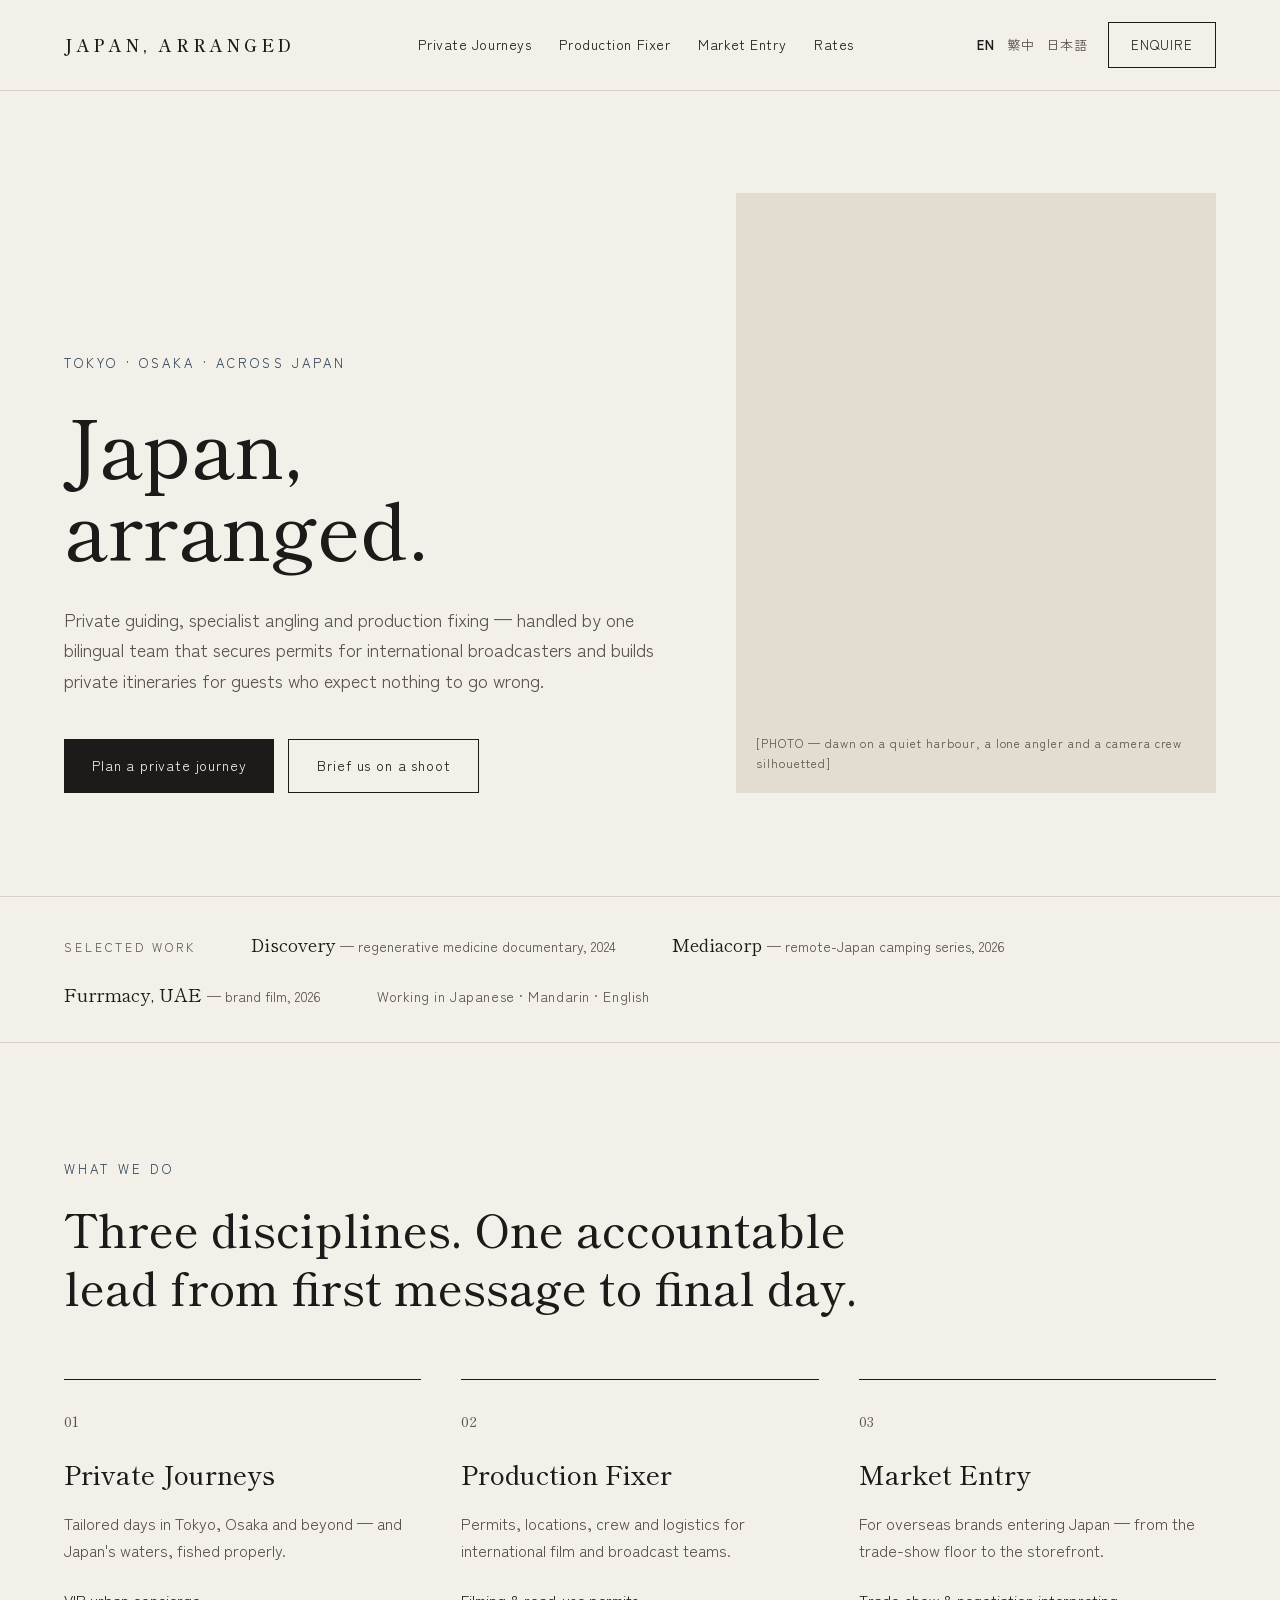
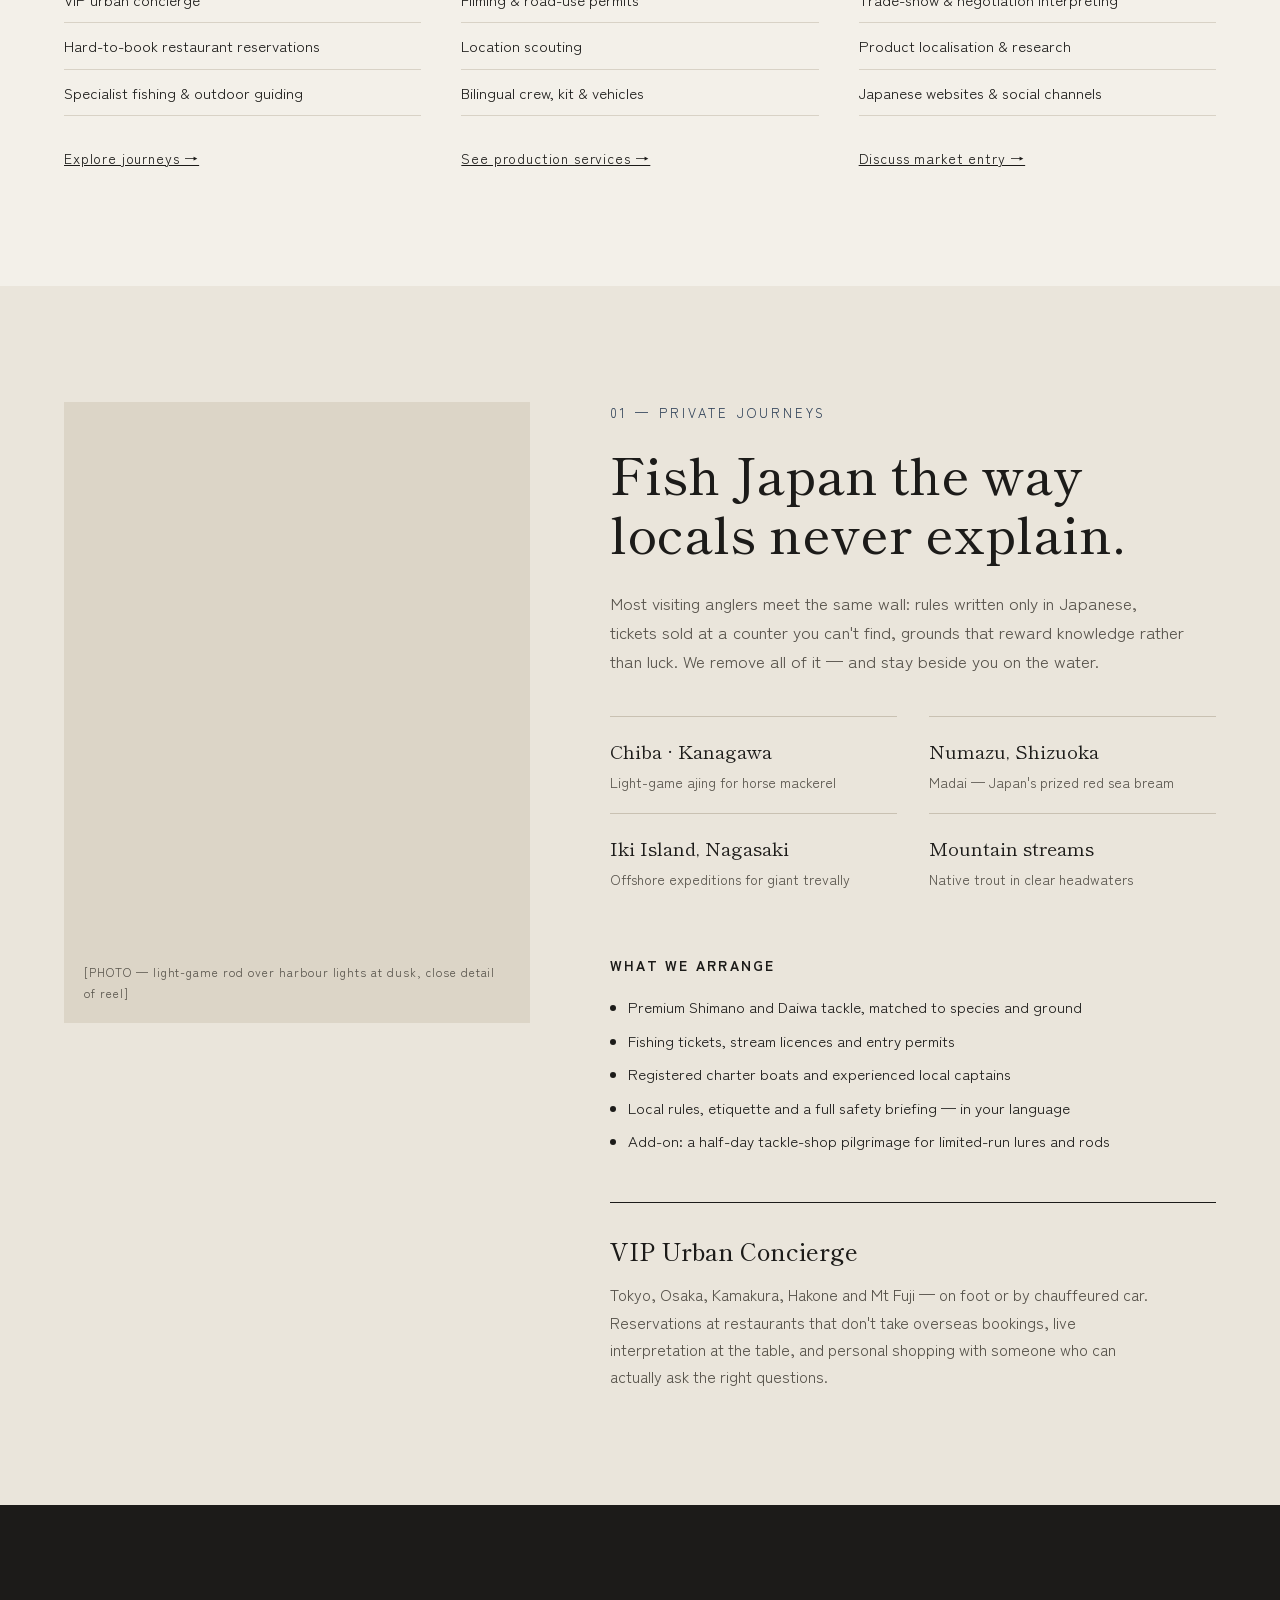
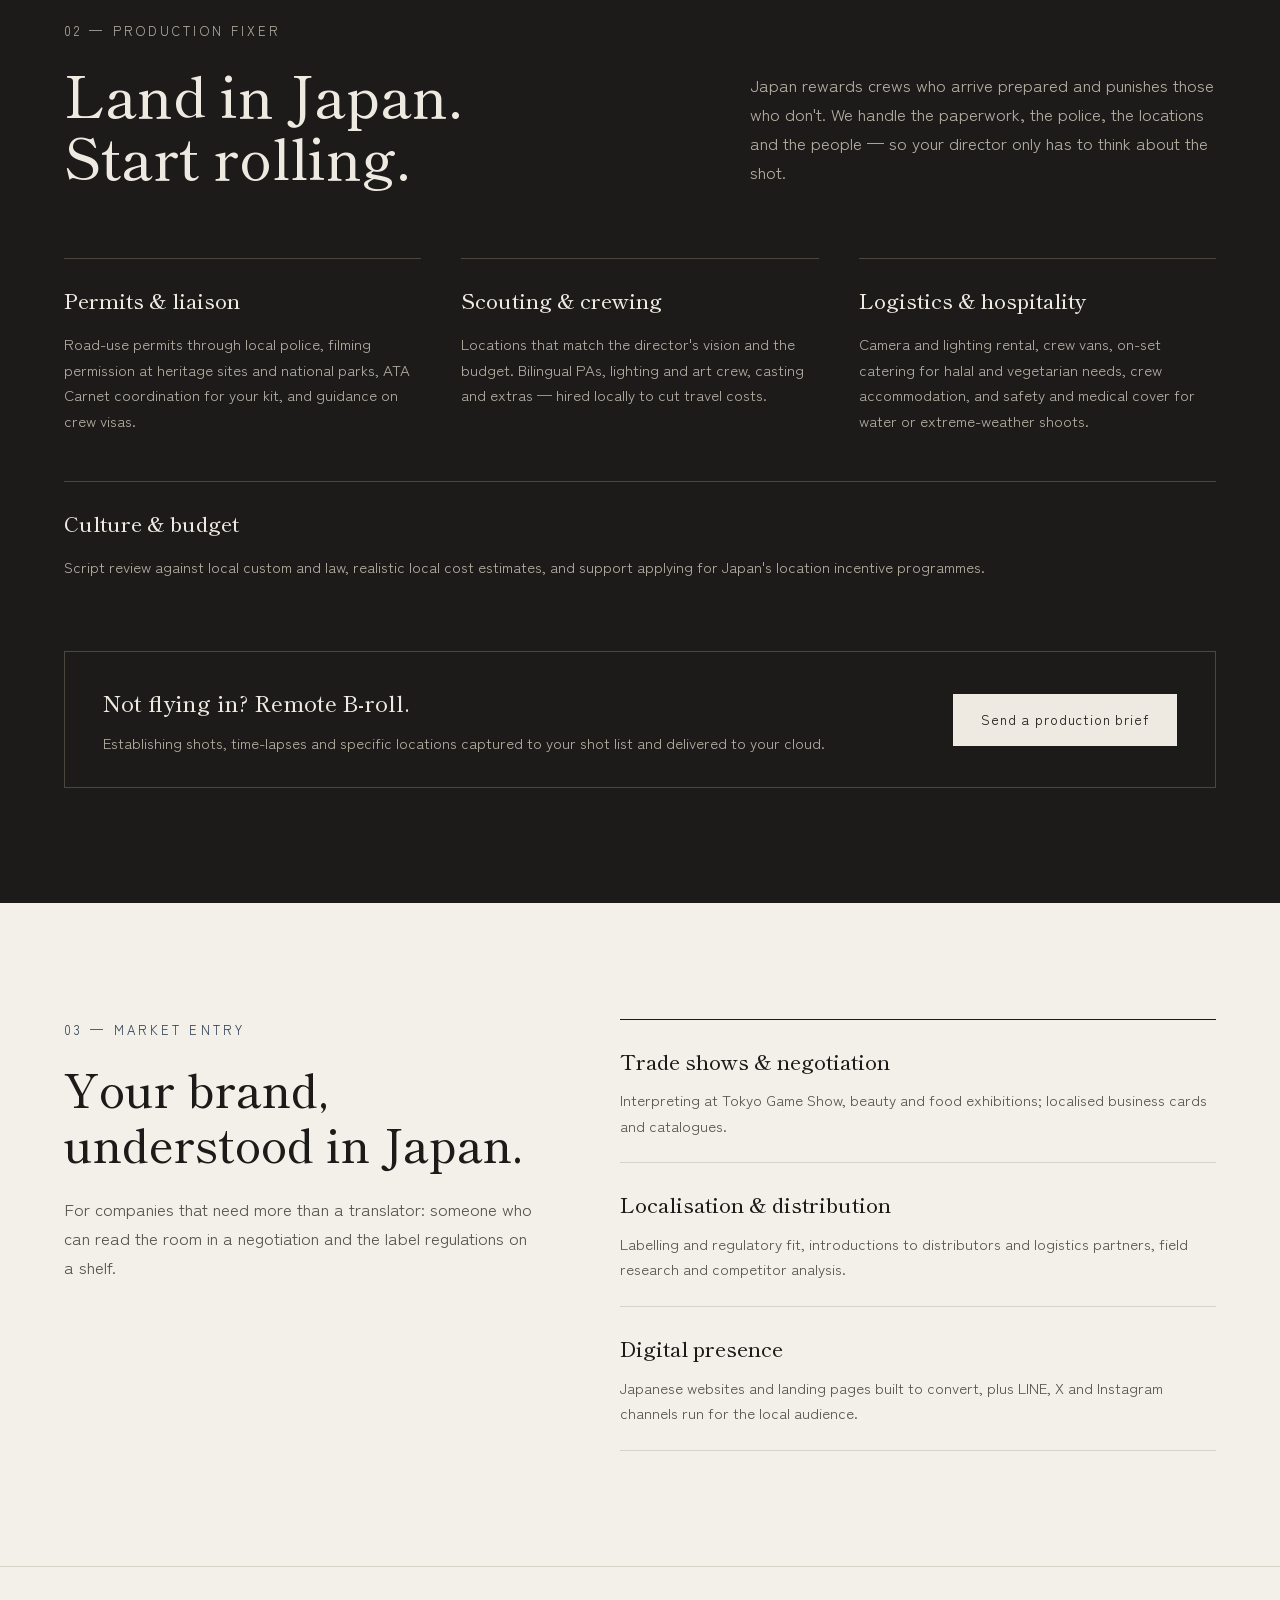
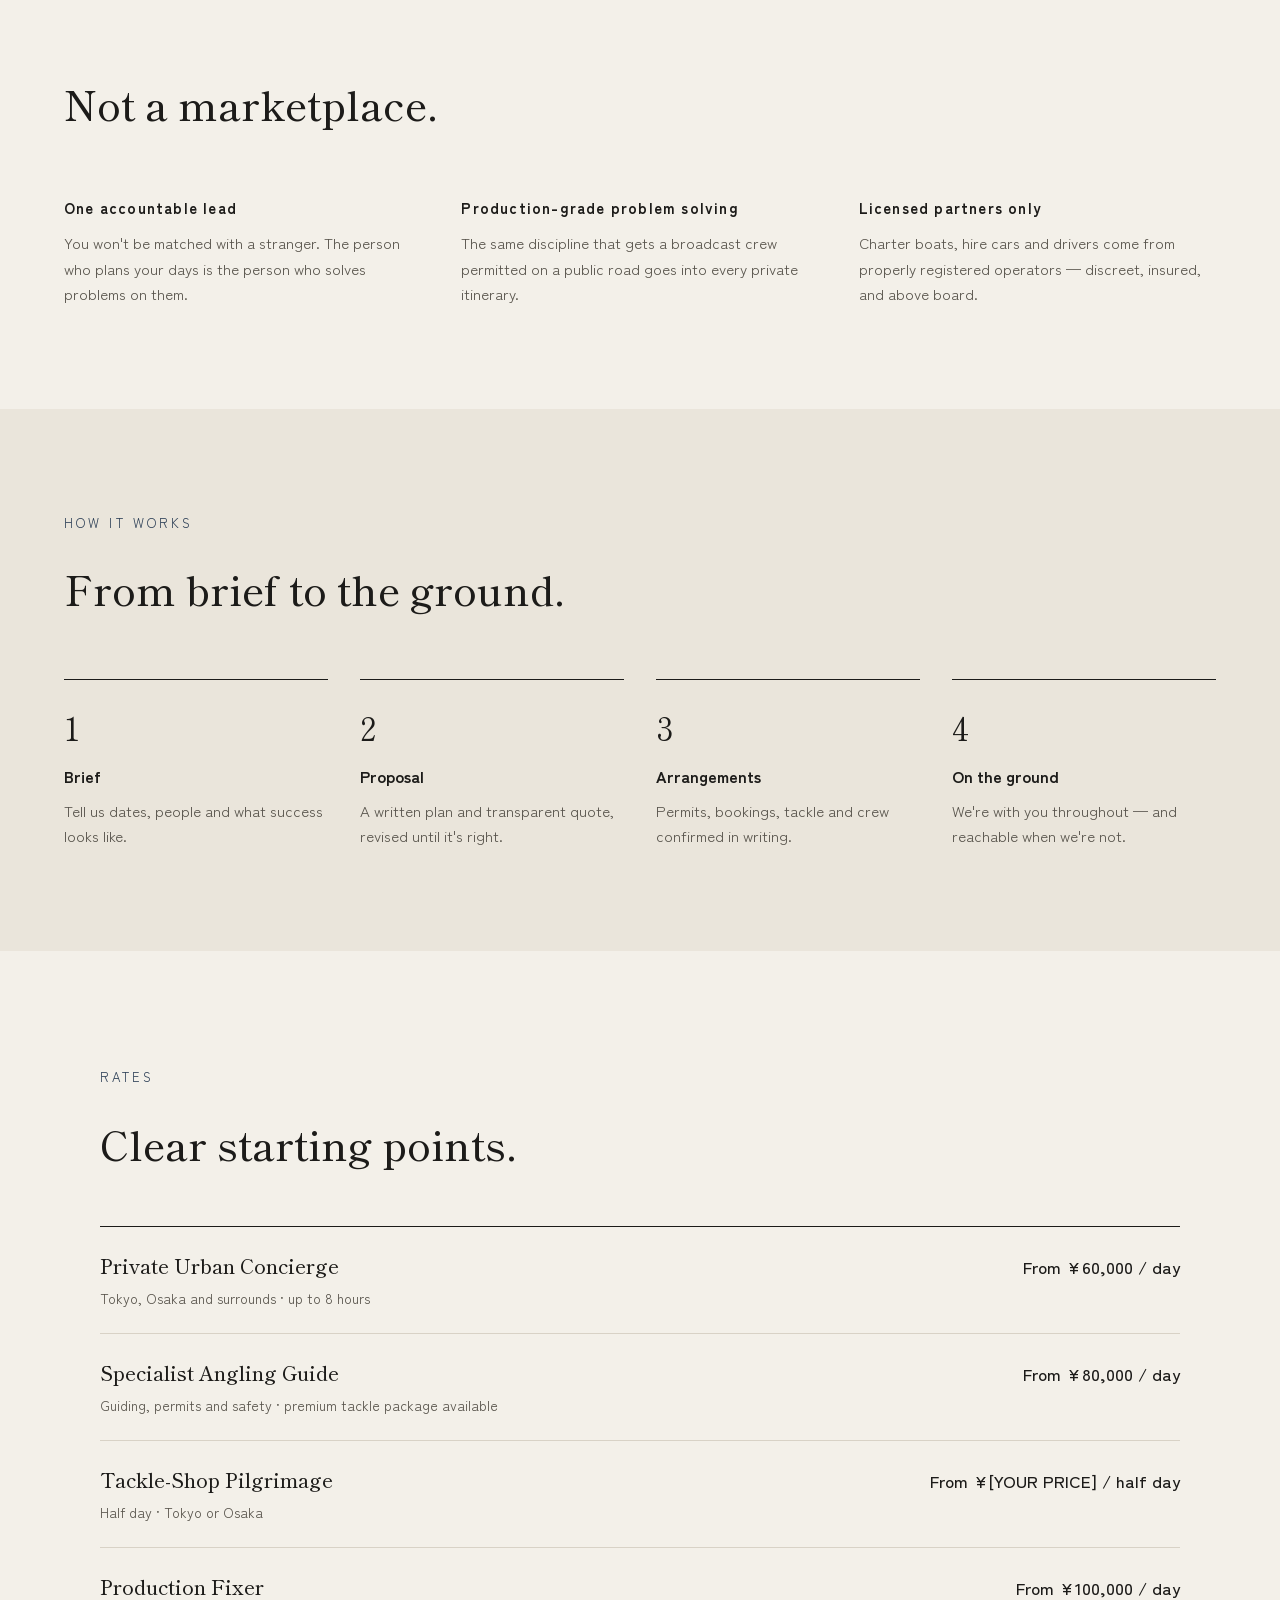
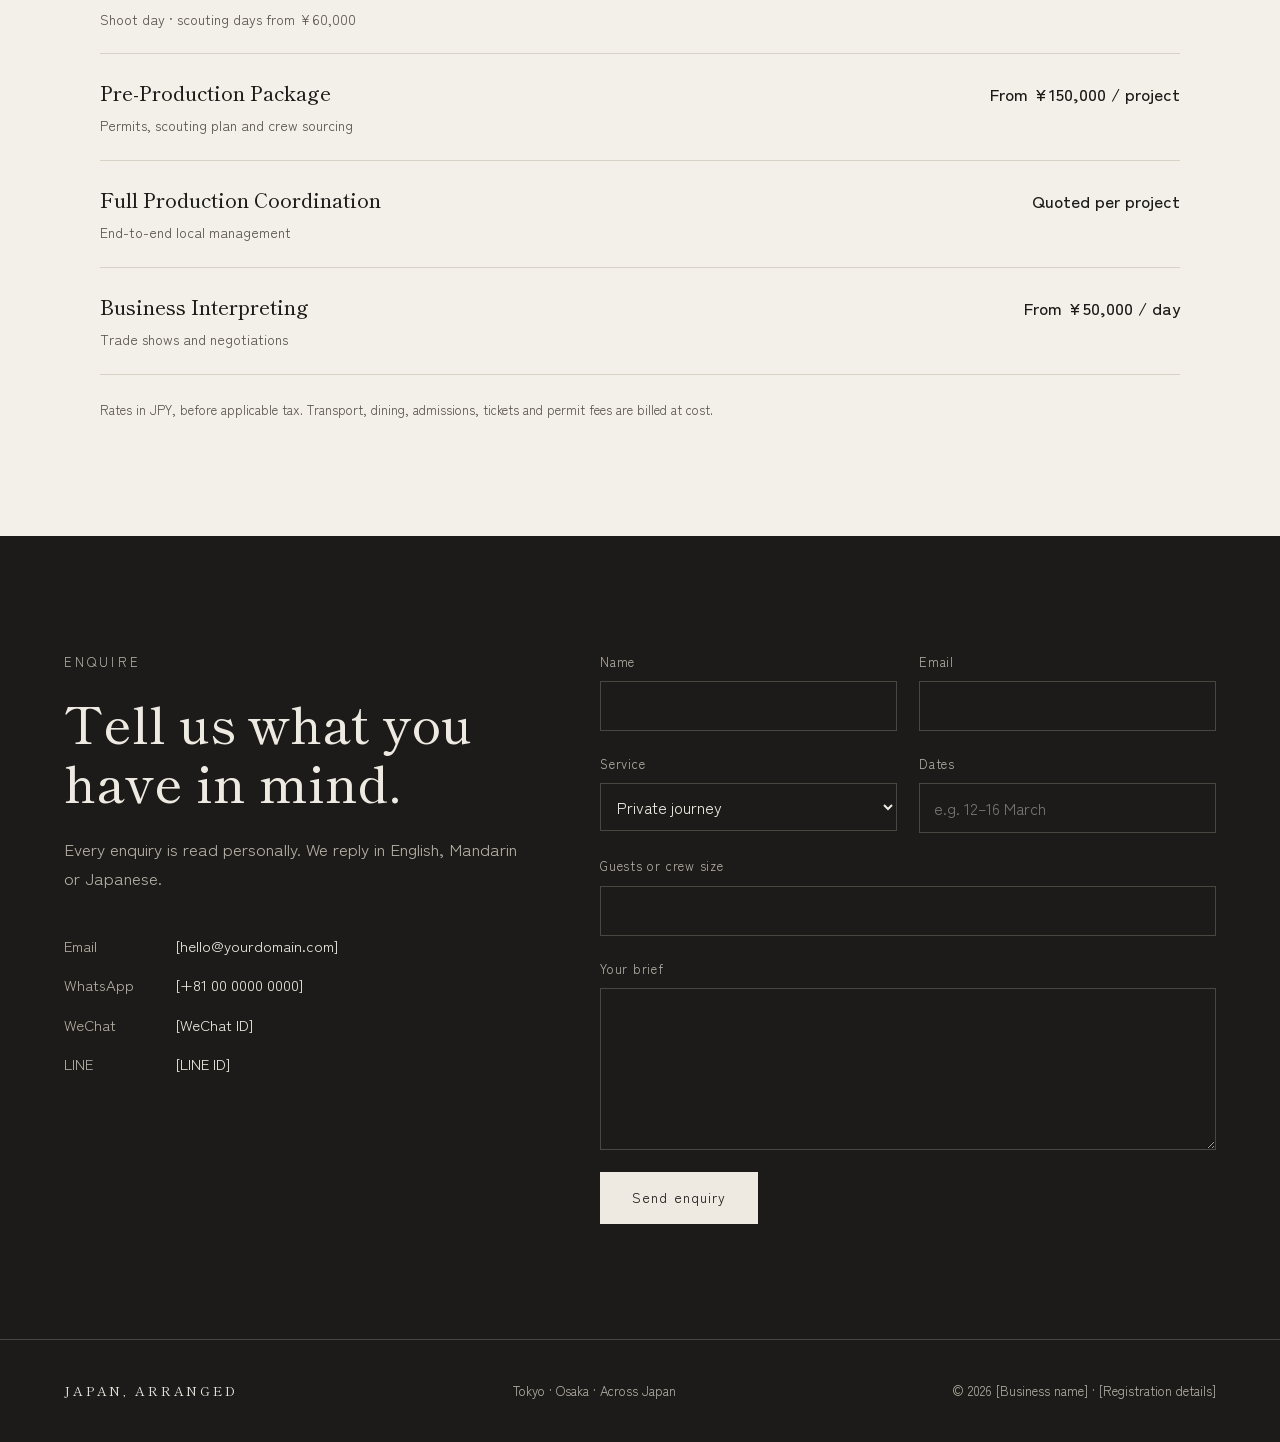
==== index.html @ 073deb65 "Launch Japan, Arranged service website Co-Authored-By: Claude Opus 5.5 <noreply@anthropic.com> Claud" ====
<!doctype html>
<html lang="en">
<head>
<meta charset="utf-8">
<title>Japan, Arranged — Home</title>
<meta name="viewport" content="width=device-width, initial-scale=1">
<meta name="description" content="Private guiding, specialist fishing and production fixing in Japan. Bilingual concierge and fixer services for discerning travellers and international film crews.">
<meta property="og:title" content="Japan, Arranged — Private Journeys &amp; Production Fixer">
<meta property="og:description" content="Private guiding, specialist angling and production fixing across Japan.">
<meta property="og:type" content="website">
<link rel="icon" href="data:image/svg+xml,%3Csvg xmlns='http://www.w3.org/2000/svg' viewBox='0 0 32 32'%3E%3Crect width='32' height='32' fill='%231C1B19'/%3E%3Ctext x='16' y='22' font-family='serif' font-size='18' fill='%23F3F0E9' text-anchor='middle'%3EJ%3C/text%3E%3C/svg%3E">
<link rel="preconnect" href="https://fonts.googleapis.com">
<link href="https://fonts.googleapis.com/css2?family=Shippori+Mincho:wght@400;500;600&amp;family=Zen+Kaku+Gothic+New:wght@400;500;700&amp;display=swap" rel="stylesheet">
<style>
html{scroll-behavior:smooth}
body{margin:0;background:#F3F0E9}
a{color:#1C1B19}a:hover{color:#57534B}
input:focus,select:focus,textarea:focus{outline:2px solid #2E4057;outline-offset:2px}
.hp{position:absolute;left:-9999px}
</style>
</head>
<body>
<div style="background: #F3F0E9; color: #1C1B19; font-family: 'Zen Kaku Gothic New', system-ui, sans-serif; font-size: 16px; line-height: 1.7">

<header style="display: flex; flex-wrap: wrap; align-items: center; justify-content: space-between; gap: 16px 32px; padding: 22px clamp(20px, 5vw, 72px); border-bottom: 1px solid #D8D2C6">
<a href="#top" style="font-family: 'Shippori Mincho', serif; font-size: 17px; letter-spacing: 0.22em; text-decoration: none; font-weight: 600">JAPAN, ARRANGED</a>
<nav aria-label="Main" style="display: flex; flex-wrap: wrap; gap: 8px 28px; font-size: 14px; letter-spacing: 0.04em">
<a href="#journeys" style="text-decoration: none">Private Journeys</a>
<a href="#production" style="text-decoration: none">Production Fixer</a>
<a href="#business" style="text-decoration: none">Market Entry</a>
<a href="#rates" style="text-decoration: none">Rates</a>
</nav>
<div style="display: flex; align-items: center; gap: 20px; font-size: 13px">
<div style="display: flex; gap: 12px; letter-spacing: 0.06em">
<a href="#" style="text-decoration: none; font-weight: 700" aria-current="true">EN</a>
<a href="#" style="text-decoration: none; color: #57534B" lang="zh-Hant">繁中</a>
<a href="#" style="text-decoration: none; color: #57534B" lang="ja">日本語</a>
</div>
<a href="#enquire" style="display: inline-flex; align-items: center; min-height: 44px; padding: 0 22px; border: 1px solid #1C1B19; text-decoration: none; letter-spacing: 0.08em; font-size: 13px">ENQUIRE</a>
</div>
</header>

<section id="top" style="padding: clamp(56px, 8vw, 120px) clamp(20px, 5vw, 72px)">
<div style="max-width: 1280px; margin: 0 auto; display: flex; flex-wrap: wrap; gap: 48px 72px; align-items: flex-end">
<div style="flex: 1 1 520px; min-width: 0">
<p style="margin: 0 0 28px; font-size: 13px; letter-spacing: 0.24em; color: #2E4057">TOKYO · OSAKA · ACROSS JAPAN</p>
<h1 style="margin: 0; font-family: 'Shippori Mincho', serif; font-weight: 500; font-size: clamp(44px, 6.2vw, 92px); line-height: 1.04; letter-spacing: -0.01em">Japan,<br>arranged.</h1>
<p style="margin: 36px 0 0; max-width: 34em; font-size: 18px; color: #57534B">Private guiding, specialist angling and production fixing — handled by one bilingual team that secures permits for international broadcasters and builds private itineraries for guests who expect nothing to go wrong.</p>
<div style="display: flex; flex-wrap: wrap; gap: 14px; margin-top: 44px">
<a href="#journeys" style="display: inline-flex; align-items: center; min-height: 52px; padding: 0 28px; background: #1C1B19; color: #F3F0E9; text-decoration: none; font-size: 14px; letter-spacing: 0.06em">Plan a private journey</a>
<a href="#production" style="display: inline-flex; align-items: center; min-height: 52px; padding: 0 28px; border: 1px solid #1C1B19; text-decoration: none; font-size: 14px; letter-spacing: 0.06em">Brief us on a shoot</a>
</div>
</div>
<div style="flex: 1 1 400px; min-width: 0; aspect-ratio: 4 / 5; background: #E3DDD1; display: flex; align-items: flex-end; padding: 20px; box-sizing: border-box">
<p style="margin: 0; font-size: 12px; letter-spacing: 0.08em; color: #57534B">[PHOTO — dawn on a quiet harbour, a lone angler and a camera crew silhouetted]</p>
</div>
</div>
</section>

<section aria-label="Selected work" style="padding: 32px clamp(20px, 5vw, 72px); border-top: 1px solid #D8D2C6; border-bottom: 1px solid #D8D2C6">
<div style="max-width: 1280px; margin: 0 auto; display: flex; flex-wrap: wrap; gap: 20px 56px; align-items: baseline">
<p style="margin: 0; font-size: 12px; letter-spacing: 0.24em; color: #57534B">SELECTED WORK</p>
<p style="margin: 0; font-family: 'Shippori Mincho', serif; font-size: 18px">Discovery <span style="color: #57534B; font-size: 14px; font-family: 'Zen Kaku Gothic New', sans-serif">— regenerative medicine documentary, 2024</span></p>
<p style="margin: 0; font-family: 'Shippori Mincho', serif; font-size: 18px">Mediacorp <span style="color: #57534B; font-size: 14px; font-family: 'Zen Kaku Gothic New', sans-serif">— remote-Japan camping series, 2026</span></p>
<p style="margin: 0; font-family: 'Shippori Mincho', serif; font-size: 18px">Furrmacy, UAE <span style="color: #57534B; font-size: 14px; font-family: 'Zen Kaku Gothic New', sans-serif">— brand film, 2026</span></p>
<p style="margin: 0; font-size: 14px; color: #57534B; letter-spacing: 0.04em">Working in Japanese · Mandarin · English</p>
</div>
</section>

<section aria-labelledby="what-h" style="padding: clamp(72px, 9vw, 136px) clamp(20px, 5vw, 72px)">
<div style="max-width: 1280px; margin: 0 auto">
<p style="margin: 0 0 20px; font-size: 13px; letter-spacing: 0.24em; color: #2E4057">WHAT WE DO</p>
<h2 id="what-h" style="margin: 0 0 64px; max-width: 18em; font-family: 'Shippori Mincho', serif; font-weight: 500; font-size: clamp(30px, 3.6vw, 48px); line-height: 1.25">Three disciplines. One accountable lead from first message to final day.</h2>
<div style="display: flex; flex-wrap: wrap; gap: 48px 40px">
<article style="flex: 1 1 300px; min-width: 0; border-top: 1px solid #1C1B19; padding-top: 28px">
<p style="margin: 0 0 18px; font-family: 'Shippori Mincho', serif; font-size: 15px; color: #57534B">01</p>
<h3 style="margin: 0 0 14px; font-family: 'Shippori Mincho', serif; font-weight: 500; font-size: 26px">Private Journeys</h3>
<p style="margin: 0 0 22px; color: #57534B">Tailored days in Tokyo, Osaka and beyond — and Japan's waters, fished properly.</p>
<ul style="margin: 0 0 28px; padding: 0; list-style: none; display: flex; flex-direction: column; gap: 10px; font-size: 15px">
<li style="border-bottom: 1px solid #D8D2C6; padding-bottom: 10px">VIP urban concierge</li>
<li style="border-bottom: 1px solid #D8D2C6; padding-bottom: 10px">Hard-to-book restaurant reservations</li>
<li style="border-bottom: 1px solid #D8D2C6; padding-bottom: 10px">Specialist fishing &amp; outdoor guiding</li>
</ul>
<a href="#journeys" style="font-size: 14px; letter-spacing: 0.06em">Explore journeys →</a>
</article>
<article style="flex: 1 1 300px; min-width: 0; border-top: 1px solid #1C1B19; padding-top: 28px">
<p style="margin: 0 0 18px; font-family: 'Shippori Mincho', serif; font-size: 15px; color: #57534B">02</p>
<h3 style="margin: 0 0 14px; font-family: 'Shippori Mincho', serif; font-weight: 500; font-size: 26px">Production Fixer</h3>
<p style="margin: 0 0 22px; color: #57534B">Permits, locations, crew and logistics for international film and broadcast teams.</p>
<ul style="margin: 0 0 28px; padding: 0; list-style: none; display: flex; flex-direction: column; gap: 10px; font-size: 15px">
<li style="border-bottom: 1px solid #D8D2C6; padding-bottom: 10px">Filming &amp; road-use permits</li>
<li style="border-bottom: 1px solid #D8D2C6; padding-bottom: 10px">Location scouting</li>
<li style="border-bottom: 1px solid #D8D2C6; padding-bottom: 10px">Bilingual crew, kit &amp; vehicles</li>
</ul>
<a href="#production" style="font-size: 14px; letter-spacing: 0.06em">See production services →</a>
</article>
<article style="flex: 1 1 300px; min-width: 0; border-top: 1px solid #1C1B19; padding-top: 28px">
<p style="margin: 0 0 18px; font-family: 'Shippori Mincho', serif; font-size: 15px; color: #57534B">03</p>
<h3 style="margin: 0 0 14px; font-family: 'Shippori Mincho', serif; font-weight: 500; font-size: 26px">Market Entry</h3>
<p style="margin: 0 0 22px; color: #57534B">For overseas brands entering Japan — from the trade-show floor to the storefront.</p>
<ul style="margin: 0 0 28px; padding: 0; list-style: none; display: flex; flex-direction: column; gap: 10px; font-size: 15px">
<li style="border-bottom: 1px solid #D8D2C6; padding-bottom: 10px">Trade-show &amp; negotiation interpreting</li>
<li style="border-bottom: 1px solid #D8D2C6; padding-bottom: 10px">Product localisation &amp; research</li>
<li style="border-bottom: 1px solid #D8D2C6; padding-bottom: 10px">Japanese websites &amp; social channels</li>
</ul>
<a href="#business" style="font-size: 14px; letter-spacing: 0.06em">Discuss market entry →</a>
</article>
</div>
</div>
</section>

<section id="journeys" aria-labelledby="journeys-h" style="padding: clamp(72px, 9vw, 136px) clamp(20px, 5vw, 72px); background: #EAE5DB">
<div style="max-width: 1280px; margin: 0 auto; display: flex; flex-wrap: wrap; gap: 56px 80px; align-items: flex-start">
<div style="flex: 1 1 380px; min-width: 0; aspect-ratio: 3 / 4; background: #DCD5C7; display: flex; align-items: flex-end; padding: 20px; box-sizing: border-box">
<p style="margin: 0; font-size: 12px; letter-spacing: 0.08em; color: #57534B">[PHOTO — light-game rod over harbour lights at dusk, close detail of reel]</p>
</div>
<div style="flex: 1 1 520px; min-width: 0">
<p style="margin: 0 0 20px; font-size: 13px; letter-spacing: 0.24em; color: #2E4057">01 — PRIVATE JOURNEYS</p>
<h2 id="journeys-h" style="margin: 0 0 28px; font-family: 'Shippori Mincho', serif; font-weight: 500; font-size: clamp(32px, 4vw, 56px); line-height: 1.15">Fish Japan the way locals never explain.</h2>
<p style="margin: 0 0 40px; font-size: 17px; color: #57534B; max-width: 34em">Most visiting anglers meet the same wall: rules written only in Japanese, tickets sold at a counter you can't find, grounds that reward knowledge rather than luck. We remove all of it — and stay beside you on the water.</p>
<div style="display: flex; flex-wrap: wrap; gap: 0 32px; margin-bottom: 44px">
<div style="flex: 1 1 240px; min-width: 0; border-top: 1px solid #C9C1B2; padding: 18px 0">
<p style="margin: 0; font-family: 'Shippori Mincho', serif; font-size: 19px">Chiba · Kanagawa</p>
<p style="margin: 4px 0 0; font-size: 14px; color: #57534B">Light-game ajing for horse mackerel</p>
</div>
<div style="flex: 1 1 240px; min-width: 0; border-top: 1px solid #C9C1B2; padding: 18px 0">
<p style="margin: 0; font-family: 'Shippori Mincho', serif; font-size: 19px">Numazu, Shizuoka</p>
<p style="margin: 4px 0 0; font-size: 14px; color: #57534B">Madai — Japan's prized red sea bream</p>
</div>
<div style="flex: 1 1 240px; min-width: 0; border-top: 1px solid #C9C1B2; padding: 18px 0">
<p style="margin: 0; font-family: 'Shippori Mincho', serif; font-size: 19px">Iki Island, Nagasaki</p>
<p style="margin: 4px 0 0; font-size: 14px; color: #57534B">Offshore expeditions for giant trevally</p>
</div>
<div style="flex: 1 1 240px; min-width: 0; border-top: 1px solid #C9C1B2; padding: 18px 0">
<p style="margin: 0; font-family: 'Shippori Mincho', serif; font-size: 19px">Mountain streams</p>
<p style="margin: 4px 0 0; font-size: 14px; color: #57534B">Native trout in clear headwaters</p>
</div>
</div>
<h3 style="margin: 0 0 16px; font-size: 14px; letter-spacing: 0.16em; font-weight: 700">WHAT WE ARRANGE</h3>
<ul style="margin: 0 0 48px; padding: 0 0 0 18px; display: flex; flex-direction: column; gap: 8px; font-size: 15px">
<li>Premium Shimano and Daiwa tackle, matched to species and ground</li>
<li>Fishing tickets, stream licences and entry permits</li>
<li>Registered charter boats and experienced local captains</li>
<li>Local rules, etiquette and a full safety briefing — in your language</li>
<li>Add-on: a half-day tackle-shop pilgrimage for limited-run lures and rods</li>
</ul>
<div style="border-top: 1px solid #1C1B19; padding-top: 28px">
<h3 style="margin: 0 0 10px; font-family: 'Shippori Mincho', serif; font-weight: 500; font-size: 24px">VIP Urban Concierge</h3>
<p style="margin: 0; color: #57534B; max-width: 34em">Tokyo, Osaka, Kamakura, Hakone and Mt Fuji — on foot or by chauffeured car. Reservations at restaurants that don't take overseas bookings, live interpretation at the table, and personal shopping with someone who can actually ask the right questions.</p>
</div>
</div>
</div>
</section>

<section id="production" aria-labelledby="production-h" style="padding: clamp(72px, 9vw, 136px) clamp(20px, 5vw, 72px); background: #1C1B19; color: #EEEAE2">
<div style="max-width: 1280px; margin: 0 auto">
<p style="margin: 0 0 20px; font-size: 13px; letter-spacing: 0.24em; color: #B5AFA4">02 — PRODUCTION FIXER</p>
<div style="display: flex; flex-wrap: wrap; gap: 32px 80px; align-items: flex-end; margin-bottom: 72px">
<h2 id="production-h" style="flex: 1 1 520px; min-width: 0; margin: 0; font-family: 'Shippori Mincho', serif; font-weight: 500; font-size: clamp(34px, 4.4vw, 64px); line-height: 1.1">Land in Japan.<br>Start rolling.</h2>
<p style="flex: 1 1 380px; min-width: 0; margin: 0; font-size: 17px; color: #B5AFA4">Japan rewards crews who arrive prepared and punishes those who don't. We handle the paperwork, the police, the locations and the people — so your director only has to think about the shot.</p>
</div>
<div style="display: flex; flex-wrap: wrap; gap: 48px 40px">
<div style="flex: 1 1 260px; min-width: 0; border-top: 1px solid #4A4741; padding-top: 24px">
<h3 style="margin: 0 0 12px; font-family: 'Shippori Mincho', serif; font-weight: 500; font-size: 21px">Permits &amp; liaison</h3>
<p style="margin: 0; font-size: 15px; color: #B5AFA4">Road-use permits through local police, filming permission at heritage sites and national parks, ATA Carnet coordination for your kit, and guidance on crew visas.</p>
</div>
<div style="flex: 1 1 260px; min-width: 0; border-top: 1px solid #4A4741; padding-top: 24px">
<h3 style="margin: 0 0 12px; font-family: 'Shippori Mincho', serif; font-weight: 500; font-size: 21px">Scouting &amp; crewing</h3>
<p style="margin: 0; font-size: 15px; color: #B5AFA4">Locations that match the director's vision and the budget. Bilingual PAs, lighting and art crew, casting and extras — hired locally to cut travel costs.</p>
</div>
<div style="flex: 1 1 260px; min-width: 0; border-top: 1px solid #4A4741; padding-top: 24px">
<h3 style="margin: 0 0 12px; font-family: 'Shippori Mincho', serif; font-weight: 500; font-size: 21px">Logistics &amp; hospitality</h3>
<p style="margin: 0; font-size: 15px; color: #B5AFA4">Camera and lighting rental, crew vans, on-set catering for halal and vegetarian needs, crew accommodation, and safety and medical cover for water or extreme-weather shoots.</p>
</div>
<div style="flex: 1 1 260px; min-width: 0; border-top: 1px solid #4A4741; padding-top: 24px">
<h3 style="margin: 0 0 12px; font-family: 'Shippori Mincho', serif; font-weight: 500; font-size: 21px">Culture &amp; budget</h3>
<p style="margin: 0; font-size: 15px; color: #B5AFA4">Script review against local custom and law, realistic local cost estimates, and support applying for Japan's location incentive programmes.</p>
</div>
</div>
<div style="margin-top: 72px; display: flex; flex-wrap: wrap; gap: 24px 48px; align-items: center; justify-content: space-between; border: 1px solid #4A4741; padding: 32px clamp(20px, 3vw, 40px)">
<div style="flex: 1 1 420px; min-width: 0">
<h3 style="margin: 0 0 8px; font-family: 'Shippori Mincho', serif; font-weight: 500; font-size: 22px">Not flying in? Remote B-roll.</h3>
<p style="margin: 0; font-size: 15px; color: #B5AFA4">Establishing shots, time-lapses and specific locations captured to your shot list and delivered to your cloud.</p>
</div>
<a href="#enquire" style="display: inline-flex; align-items: center; min-height: 52px; padding: 0 28px; background: #EEEAE2; color: #1C1B19; text-decoration: none; font-size: 14px; letter-spacing: 0.06em">Send a production brief</a>
</div>
</div>
</section>

<section id="business" aria-labelledby="business-h" style="padding: clamp(72px, 9vw, 136px) clamp(20px, 5vw, 72px)">
<div style="max-width: 1280px; margin: 0 auto; display: flex; flex-wrap: wrap; gap: 48px 80px">
<div style="flex: 1 1 400px; min-width: 0">
<p style="margin: 0 0 20px; font-size: 13px; letter-spacing: 0.24em; color: #2E4057">03 — MARKET ENTRY</p>
<h2 id="business-h" style="margin: 0 0 24px; font-family: 'Shippori Mincho', serif; font-weight: 500; font-size: clamp(30px, 3.6vw, 48px); line-height: 1.2">Your brand, understood in Japan.</h2>
<p style="margin: 0; font-size: 17px; color: #57534B">For companies that need more than a translator: someone who can read the room in a negotiation and the label regulations on a shelf.</p>
</div>
<div style="flex: 1 1 520px; min-width: 0; display: flex; flex-direction: column">
<div style="border-top: 1px solid #1C1B19; padding: 24px 0">
<h3 style="margin: 0 0 8px; font-family: 'Shippori Mincho', serif; font-weight: 500; font-size: 21px">Trade shows &amp; negotiation</h3>
<p style="margin: 0; font-size: 15px; color: #57534B">Interpreting at Tokyo Game Show, beauty and food exhibitions; localised business cards and catalogues.</p>
</div>
<div style="border-top: 1px solid #D8D2C6; padding: 24px 0">
<h3 style="margin: 0 0 8px; font-family: 'Shippori Mincho', serif; font-weight: 500; font-size: 21px">Localisation &amp; distribution</h3>
<p style="margin: 0; font-size: 15px; color: #57534B">Labelling and regulatory fit, introductions to distributors and logistics partners, field research and competitor analysis.</p>
</div>
<div style="border-top: 1px solid #D8D2C6; border-bottom: 1px solid #D8D2C6; padding: 24px 0">
<h3 style="margin: 0 0 8px; font-family: 'Shippori Mincho', serif; font-weight: 500; font-size: 21px">Digital presence</h3>
<p style="margin: 0; font-size: 15px; color: #57534B">Japanese websites and landing pages built to convert, plus LINE, X and Instagram channels run for the local audience.</p>
</div>
</div>
</div>
</section>

<section aria-labelledby="why-h" style="padding: clamp(64px, 8vw, 112px) clamp(20px, 5vw, 72px); border-top: 1px solid #D8D2C6">
<div style="max-width: 1280px; margin: 0 auto">
<h2 id="why-h" style="margin: 0 0 56px; font-family: 'Shippori Mincho', serif; font-weight: 500; font-size: clamp(28px, 3.2vw, 42px)">Not a marketplace.</h2>
<div style="display: flex; flex-wrap: wrap; gap: 40px">
<div style="flex: 1 1 280px; min-width: 0">
<h3 style="margin: 0 0 10px; font-size: 15px; letter-spacing: 0.08em; font-weight: 700">One accountable lead</h3>
<p style="margin: 0; color: #57534B; font-size: 15px">You won't be matched with a stranger. The person who plans your days is the person who solves problems on them.</p>
</div>
<div style="flex: 1 1 280px; min-width: 0">
<h3 style="margin: 0 0 10px; font-size: 15px; letter-spacing: 0.08em; font-weight: 700">Production-grade problem solving</h3>
<p style="margin: 0; color: #57534B; font-size: 15px">The same discipline that gets a broadcast crew permitted on a public road goes into every private itinerary.</p>
</div>
<div style="flex: 1 1 280px; min-width: 0">
<h3 style="margin: 0 0 10px; font-size: 15px; letter-spacing: 0.08em; font-weight: 700">Licensed partners only</h3>
<p style="margin: 0; color: #57534B; font-size: 15px">Charter boats, hire cars and drivers come from properly registered operators — discreet, insured, and above board.</p>
</div>
</div>
</div>
</section>

<section aria-labelledby="process-h" style="padding: clamp(64px, 8vw, 112px) clamp(20px, 5vw, 72px); background: #EAE5DB">
<div style="max-width: 1280px; margin: 0 auto">
<p style="margin: 0 0 20px; font-size: 13px; letter-spacing: 0.24em; color: #2E4057">HOW IT WORKS</p>
<h2 id="process-h" style="margin: 0 0 56px; font-family: 'Shippori Mincho', serif; font-weight: 500; font-size: clamp(28px, 3.2vw, 42px)">From brief to the ground.</h2>
<ol style="margin: 0; padding: 0; list-style: none; display: flex; flex-wrap: wrap; gap: 40px 32px">
<li style="flex: 1 1 220px; min-width: 0; border-top: 1px solid #1C1B19; padding-top: 20px">
<p style="margin: 0 0 8px; font-family: 'Shippori Mincho', serif; font-size: 32px">1</p>
<h3 style="margin: 0 0 8px; font-size: 16px; font-weight: 700">Brief</h3>
<p style="margin: 0; font-size: 15px; color: #57534B">Tell us dates, people and what success looks like.</p>
</li>
<li style="flex: 1 1 220px; min-width: 0; border-top: 1px solid #1C1B19; padding-top: 20px">
<p style="margin: 0 0 8px; font-family: 'Shippori Mincho', serif; font-size: 32px">2</p>
<h3 style="margin: 0 0 8px; font-size: 16px; font-weight: 700">Proposal</h3>
<p style="margin: 0; font-size: 15px; color: #57534B">A written plan and transparent quote, revised until it's right.</p>
</li>
<li style="flex: 1 1 220px; min-width: 0; border-top: 1px solid #1C1B19; padding-top: 20px">
<p style="margin: 0 0 8px; font-family: 'Shippori Mincho', serif; font-size: 32px">3</p>
<h3 style="margin: 0 0 8px; font-size: 16px; font-weight: 700">Arrangements</h3>
<p style="margin: 0; font-size: 15px; color: #57534B">Permits, bookings, tackle and crew confirmed in writing.</p>
</li>
<li style="flex: 1 1 220px; min-width: 0; border-top: 1px solid #1C1B19; padding-top: 20px">
<p style="margin: 0 0 8px; font-family: 'Shippori Mincho', serif; font-size: 32px">4</p>
<h3 style="margin: 0 0 8px; font-size: 16px; font-weight: 700">On the ground</h3>
<p style="margin: 0; font-size: 15px; color: #57534B">We're with you throughout — and reachable when we're not.</p>
</li>
</ol>
</div>
</section>

<section id="rates" aria-labelledby="rates-h" style="padding: clamp(72px, 9vw, 136px) clamp(20px, 5vw, 72px)">
<div style="max-width: 1080px; margin: 0 auto">
<p style="margin: 0 0 20px; font-size: 13px; letter-spacing: 0.24em; color: #2E4057">RATES</p>
<h2 id="rates-h" style="margin: 0 0 48px; font-family: 'Shippori Mincho', serif; font-weight: 500; font-size: clamp(28px, 3.2vw, 42px)">Clear starting points.</h2>
<div style="display: flex; flex-direction: column">
<div style="display: flex; flex-wrap: wrap; gap: 8px 32px; justify-content: space-between; align-items: baseline; border-top: 1px solid #1C1B19; padding: 22px 0">
<div style="flex: 1 1 360px; min-width: 0"><h3 style="margin: 0; font-family: 'Shippori Mincho', serif; font-weight: 500; font-size: 20px">Private Urban Concierge</h3><p style="margin: 4px 0 0; font-size: 14px; color: #57534B">Tokyo, Osaka and surrounds · up to 8 hours</p></div>
<p style="margin: 0; font-size: 17px; font-weight: 500">From ¥60,000 / day</p>
</div>
<div style="display: flex; flex-wrap: wrap; gap: 8px 32px; justify-content: space-between; align-items: baseline; border-top: 1px solid #D8D2C6; padding: 22px 0">
<div style="flex: 1 1 360px; min-width: 0"><h3 style="margin: 0; font-family: 'Shippori Mincho', serif; font-weight: 500; font-size: 20px">Specialist Angling Guide</h3><p style="margin: 4px 0 0; font-size: 14px; color: #57534B">Guiding, permits and safety · premium tackle package available</p></div>
<p style="margin: 0; font-size: 17px; font-weight: 500">From ¥80,000 / day</p>
</div>
<div style="display: flex; flex-wrap: wrap; gap: 8px 32px; justify-content: space-between; align-items: baseline; border-top: 1px solid #D8D2C6; padding: 22px 0">
<div style="flex: 1 1 360px; min-width: 0"><h3 style="margin: 0; font-family: 'Shippori Mincho', serif; font-weight: 500; font-size: 20px">Tackle-Shop Pilgrimage</h3><p style="margin: 4px 0 0; font-size: 14px; color: #57534B">Half day · Tokyo or Osaka</p></div>
<p style="margin: 0; font-size: 17px; font-weight: 500">From ¥[YOUR PRICE] / half day</p>
</div>
<div style="display: flex; flex-wrap: wrap; gap: 8px 32px; justify-content: space-between; align-items: baseline; border-top: 1px solid #D8D2C6; padding: 22px 0">
<div style="flex: 1 1 360px; min-width: 0"><h3 style="margin: 0; font-family: 'Shippori Mincho', serif; font-weight: 500; font-size: 20px">Production Fixer</h3><p style="margin: 4px 0 0; font-size: 14px; color: #57534B">Shoot day · scouting days from ¥60,000</p></div>
<p style="margin: 0; font-size: 17px; font-weight: 500">From ¥100,000 / day</p>
</div>
<div style="display: flex; flex-wrap: wrap; gap: 8px 32px; justify-content: space-between; align-items: baseline; border-top: 1px solid #D8D2C6; padding: 22px 0">
<div style="flex: 1 1 360px; min-width: 0"><h3 style="margin: 0; font-family: 'Shippori Mincho', serif; font-weight: 500; font-size: 20px">Pre-Production Package</h3><p style="margin: 4px 0 0; font-size: 14px; color: #57534B">Permits, scouting plan and crew sourcing</p></div>
<p style="margin: 0; font-size: 17px; font-weight: 500">From ¥150,000 / project</p>
</div>
<div style="display: flex; flex-wrap: wrap; gap: 8px 32px; justify-content: space-between; align-items: baseline; border-top: 1px solid #D8D2C6; padding: 22px 0">
<div style="flex: 1 1 360px; min-width: 0"><h3 style="margin: 0; font-family: 'Shippori Mincho', serif; font-weight: 500; font-size: 20px">Full Production Coordination</h3><p style="margin: 4px 0 0; font-size: 14px; color: #57534B">End-to-end local management</p></div>
<p style="margin: 0; font-size: 17px; font-weight: 500">Quoted per project</p>
</div>
<div style="display: flex; flex-wrap: wrap; gap: 8px 32px; justify-content: space-between; align-items: baseline; border-top: 1px solid #D8D2C6; border-bottom: 1px solid #D8D2C6; padding: 22px 0">
<div style="flex: 1 1 360px; min-width: 0"><h3 style="margin: 0; font-family: 'Shippori Mincho', serif; font-weight: 500; font-size: 20px">Business Interpreting</h3><p style="margin: 4px 0 0; font-size: 14px; color: #57534B">Trade shows and negotiations</p></div>
<p style="margin: 0; font-size: 17px; font-weight: 500">From ¥50,000 / day</p>
</div>
</div>
<p style="margin: 24px 0 0; font-size: 13px; color: #57534B">Rates in JPY, before applicable tax. Transport, dining, admissions, tickets and permit fees are billed at cost.</p>
</div>
</section>

<section id="enquire" aria-labelledby="enquire-h" style="padding: clamp(72px, 9vw, 136px) clamp(20px, 5vw, 72px); background: #1C1B19; color: #EEEAE2">
<div style="max-width: 1280px; margin: 0 auto; display: flex; flex-wrap: wrap; gap: 56px 80px">
<div style="flex: 1 1 360px; min-width: 0">
<p style="margin: 0 0 20px; font-size: 13px; letter-spacing: 0.24em; color: #B5AFA4">ENQUIRE</p>
<h2 id="enquire-h" style="margin: 0 0 24px; font-family: 'Shippori Mincho', serif; font-weight: 500; font-size: clamp(32px, 4vw, 54px); line-height: 1.15">Tell us what you have in mind.</h2>
<p style="margin: 0 0 40px; font-size: 17px; color: #B5AFA4">Every enquiry is read personally. We reply in English, Mandarin or Japanese.</p>
<dl style="margin: 0; display: flex; flex-direction: column; gap: 14px; font-size: 15px">
<div style="display: flex; gap: 16px"><dt style="width: 96px; color: #B5AFA4">Email</dt><dd style="margin: 0">[hello@yourdomain.com]</dd></div>
<div style="display: flex; gap: 16px"><dt style="width: 96px; color: #B5AFA4">WhatsApp</dt><dd style="margin: 0">[+81 00 0000 0000]</dd></div>
<div style="display: flex; gap: 16px"><dt style="width: 96px; color: #B5AFA4">WeChat</dt><dd style="margin: 0">[WeChat ID]</dd></div>
<div style="display: flex; gap: 16px"><dt style="width: 96px; color: #B5AFA4">LINE</dt><dd style="margin: 0">[LINE ID]</dd></div>
</dl>
</div>
<form action="https://formsubmit.co/tsao1989@gmail.com" method="POST" style="flex: 1 1 520px; min-width: 0; display: flex; flex-direction: column; gap: 22px">
<input type="hidden" name="_subject" value="New enquiry — Japan, Arranged">
<input type="hidden" name="_template" value="table">
<input type="text" name="_honey" class="hp" tabindex="-1" autocomplete="off" aria-hidden="true">
<div style="display: flex; flex-wrap: wrap; gap: 22px">
<div style="flex: 1 1 220px; min-width: 0; display: flex; flex-direction: column; gap: 8px"><label for="f-name" style="font-size: 13px; letter-spacing: 0.06em; color: #B5AFA4">Name</label><input id="f-name" name="name" required type="text" autocomplete="name" style="min-height: 48px; padding: 0 14px; background: transparent; border: 1px solid #4A4741; color: #EEEAE2; font: inherit"></div>
<div style="flex: 1 1 220px; min-width: 0; display: flex; flex-direction: column; gap: 8px"><label for="f-email" style="font-size: 13px; letter-spacing: 0.06em; color: #B5AFA4">Email</label><input id="f-email" name="email" required type="email" autocomplete="email" style="min-height: 48px; padding: 0 14px; background: transparent; border: 1px solid #4A4741; color: #EEEAE2; font: inherit"></div>
</div>
<div style="display: flex; flex-wrap: wrap; gap: 22px">
<div style="flex: 1 1 220px; min-width: 0; display: flex; flex-direction: column; gap: 8px"><label for="f-service" style="font-size: 13px; letter-spacing: 0.06em; color: #B5AFA4">Service</label><select id="f-service" name="service" style="min-height: 48px; padding: 0 12px; background: #1C1B19; border: 1px solid #4A4741; color: #EEEAE2; font: inherit"><option>Private journey</option><option>Fishing &amp; outdoor</option><option>Production fixer</option><option>Remote B-roll</option><option>Market entry</option></select></div>
<div style="flex: 1 1 220px; min-width: 0; display: flex; flex-direction: column; gap: 8px"><label for="f-dates" style="font-size: 13px; letter-spacing: 0.06em; color: #B5AFA4">Dates</label><input id="f-dates" name="dates" type="text" placeholder="e.g. 12–16 March" style="min-height: 48px; padding: 0 14px; background: transparent; border: 1px solid #4A4741; color: #EEEAE2; font: inherit"></div>
</div>
<div style="display: flex; flex-direction: column; gap: 8px"><label for="f-size" style="font-size: 13px; letter-spacing: 0.06em; color: #B5AFA4">Guests or crew size</label><input id="f-size" name="group_size" type="text" style="min-height: 48px; padding: 0 14px; background: transparent; border: 1px solid #4A4741; color: #EEEAE2; font: inherit"></div>
<div style="display: flex; flex-direction: column; gap: 8px"><label for="f-msg" style="font-size: 13px; letter-spacing: 0.06em; color: #B5AFA4">Your brief</label><textarea id="f-msg" name="message" required rows="5" style="padding: 12px 14px; background: transparent; border: 1px solid #4A4741; color: #EEEAE2; font: inherit; resize: vertical"></textarea></div>
<button type="submit" style="align-self: flex-start; min-height: 52px; padding: 0 32px; background: #EEEAE2; color: #1C1B19; border: 0; font: inherit; font-size: 14px; letter-spacing: 0.08em; cursor: pointer">Send enquiry</button>
</form>
</div>
</section>

<footer style="padding: 40px clamp(20px, 5vw, 72px); background: #1C1B19; color: #B5AFA4; border-top: 1px solid #4A4741">
<div style="max-width: 1280px; margin: 0 auto; display: flex; flex-wrap: wrap; gap: 16px 40px; justify-content: space-between; font-size: 13px">
<p style="margin: 0; font-family: 'Shippori Mincho', serif; letter-spacing: 0.22em; color: #EEEAE2">JAPAN, ARRANGED</p>
<p style="margin: 0">Tokyo · Osaka · Across Japan</p>
<p style="margin: 0">© 2026 [Business name] · [Registration details]</p>
</div>
</footer>

</div>
</body>
</html>
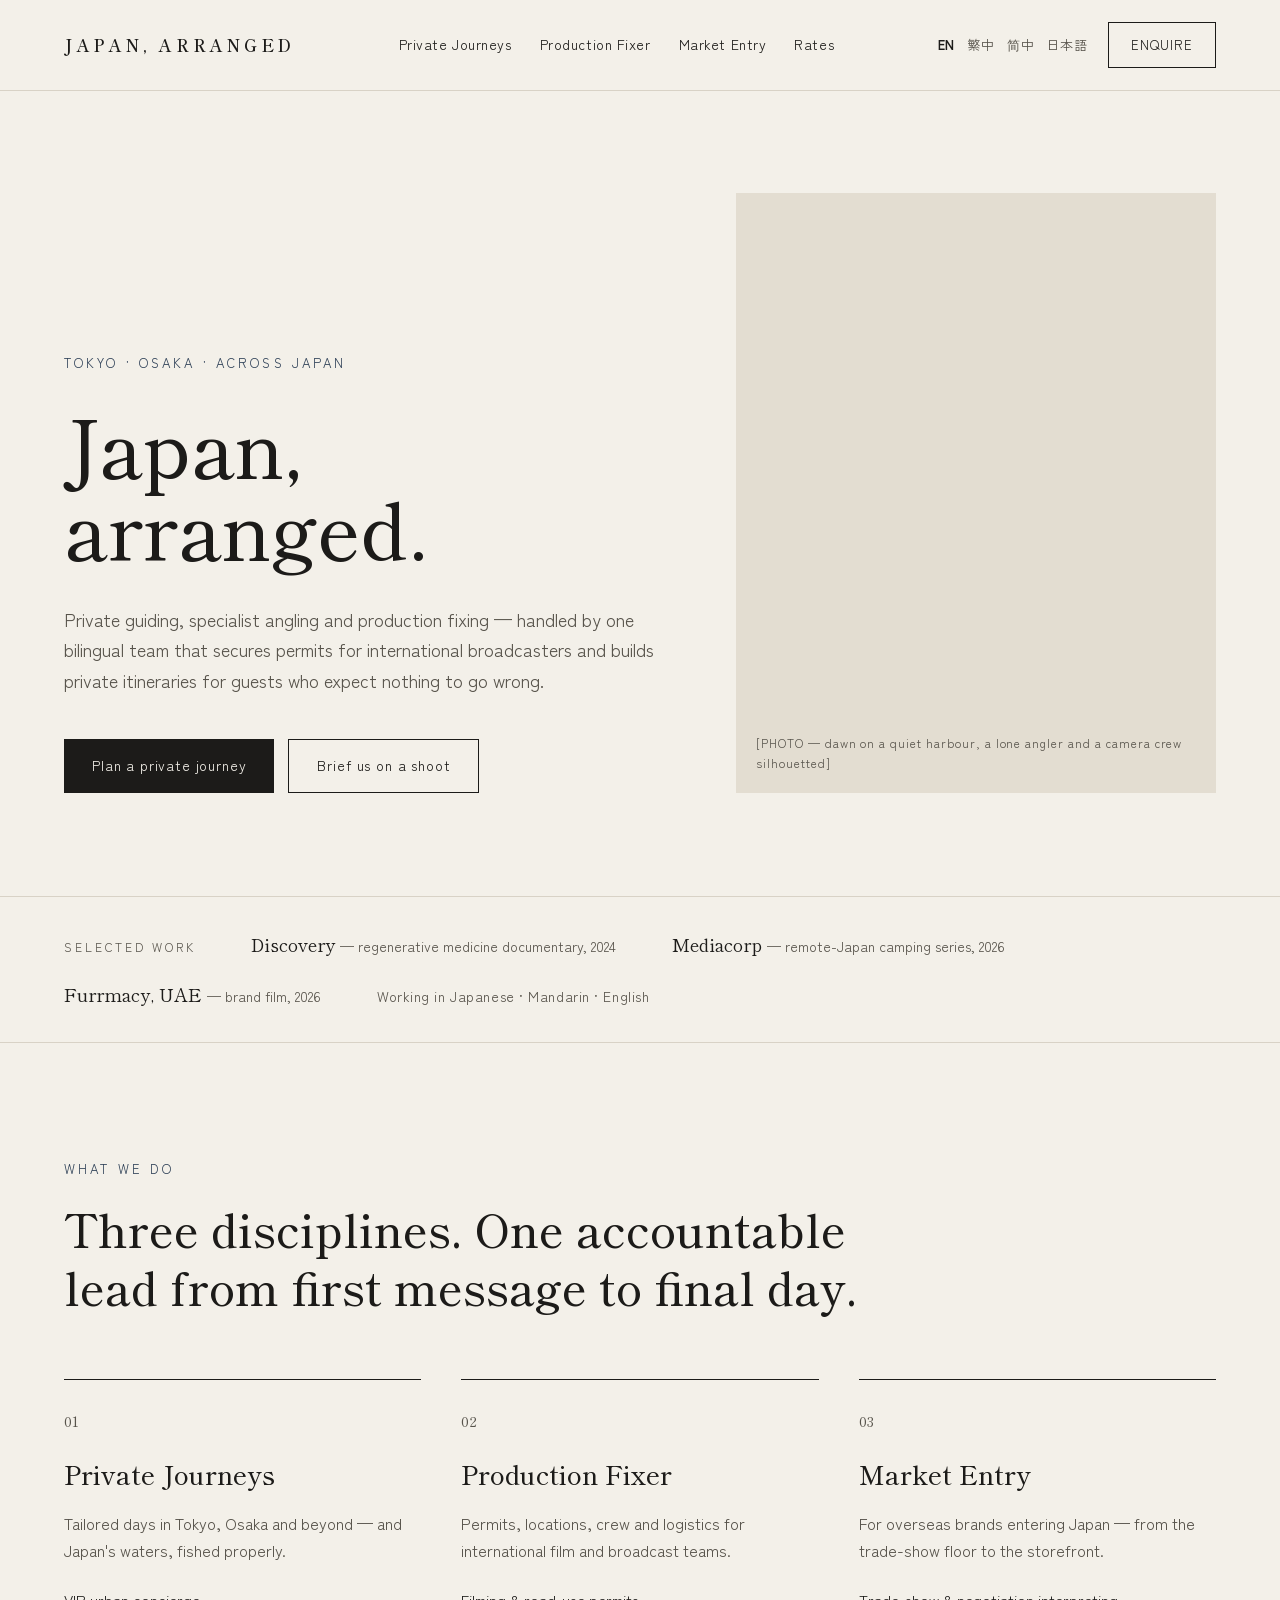
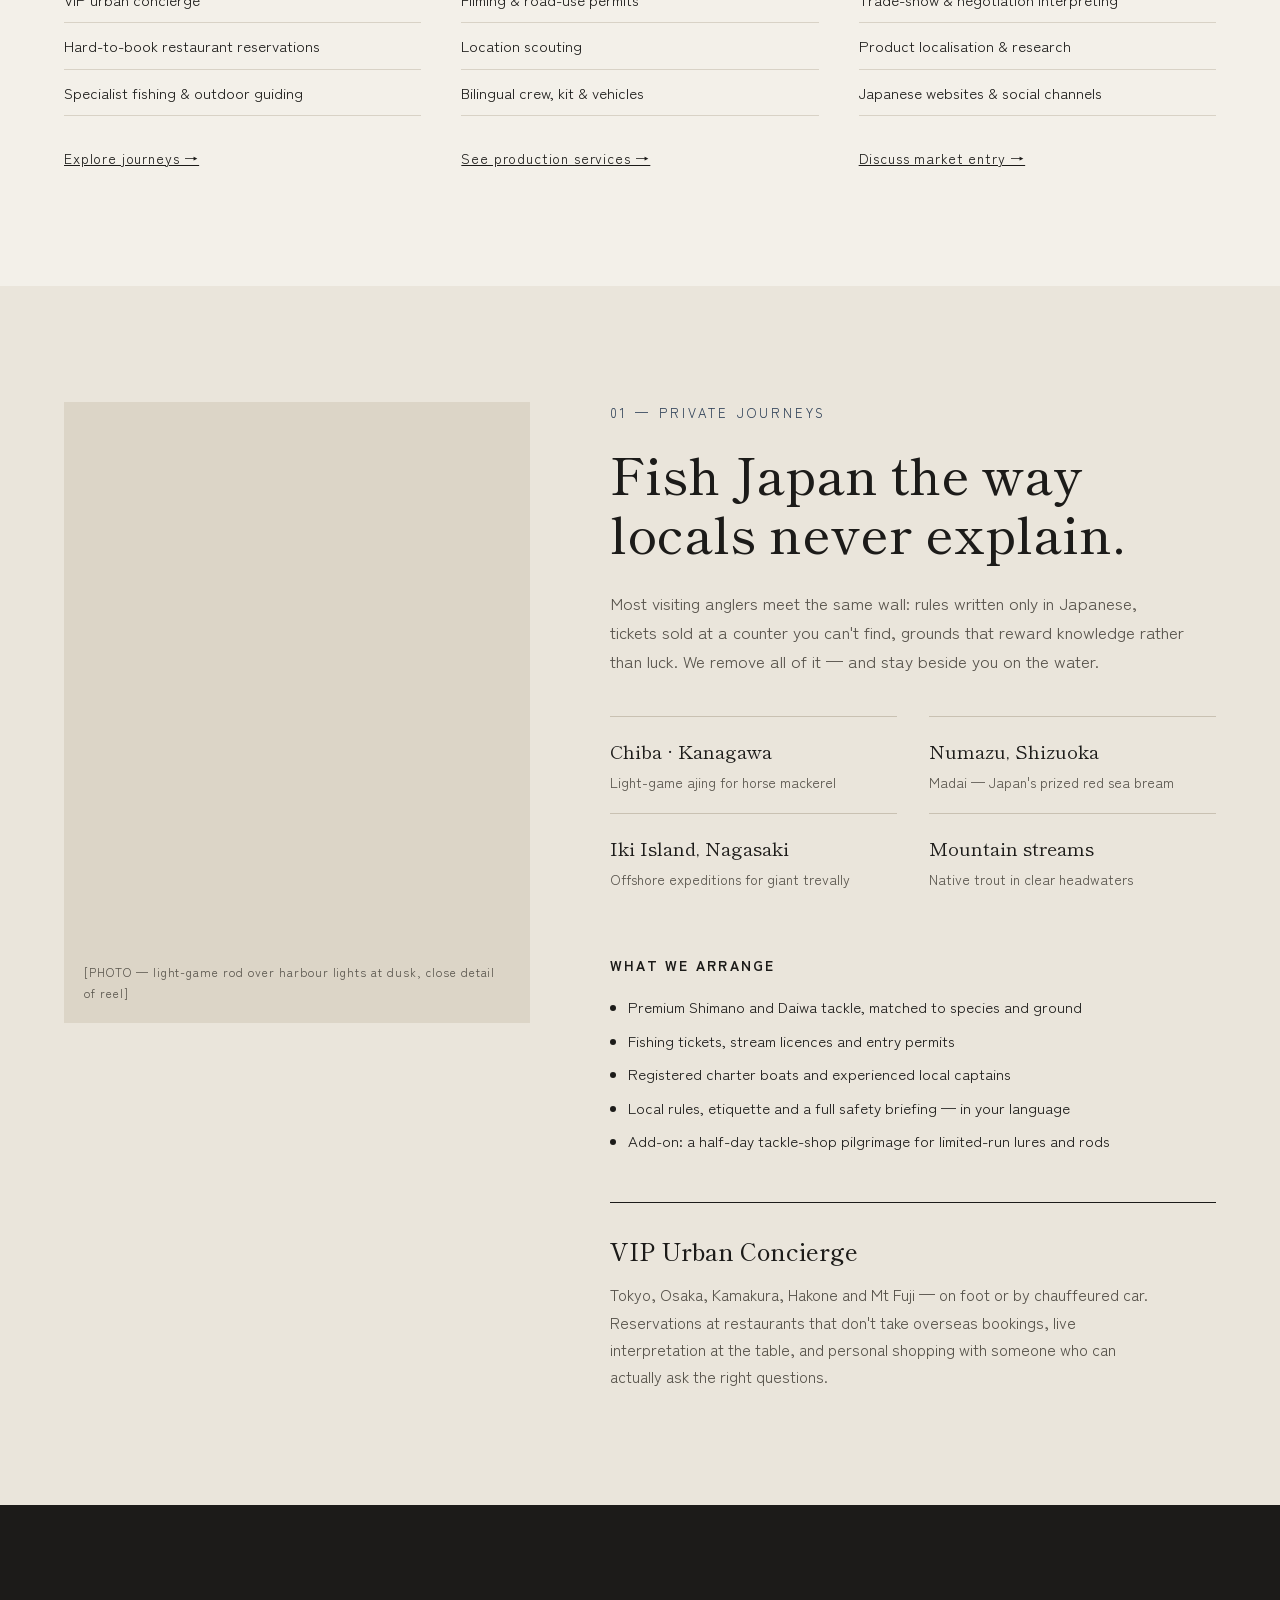
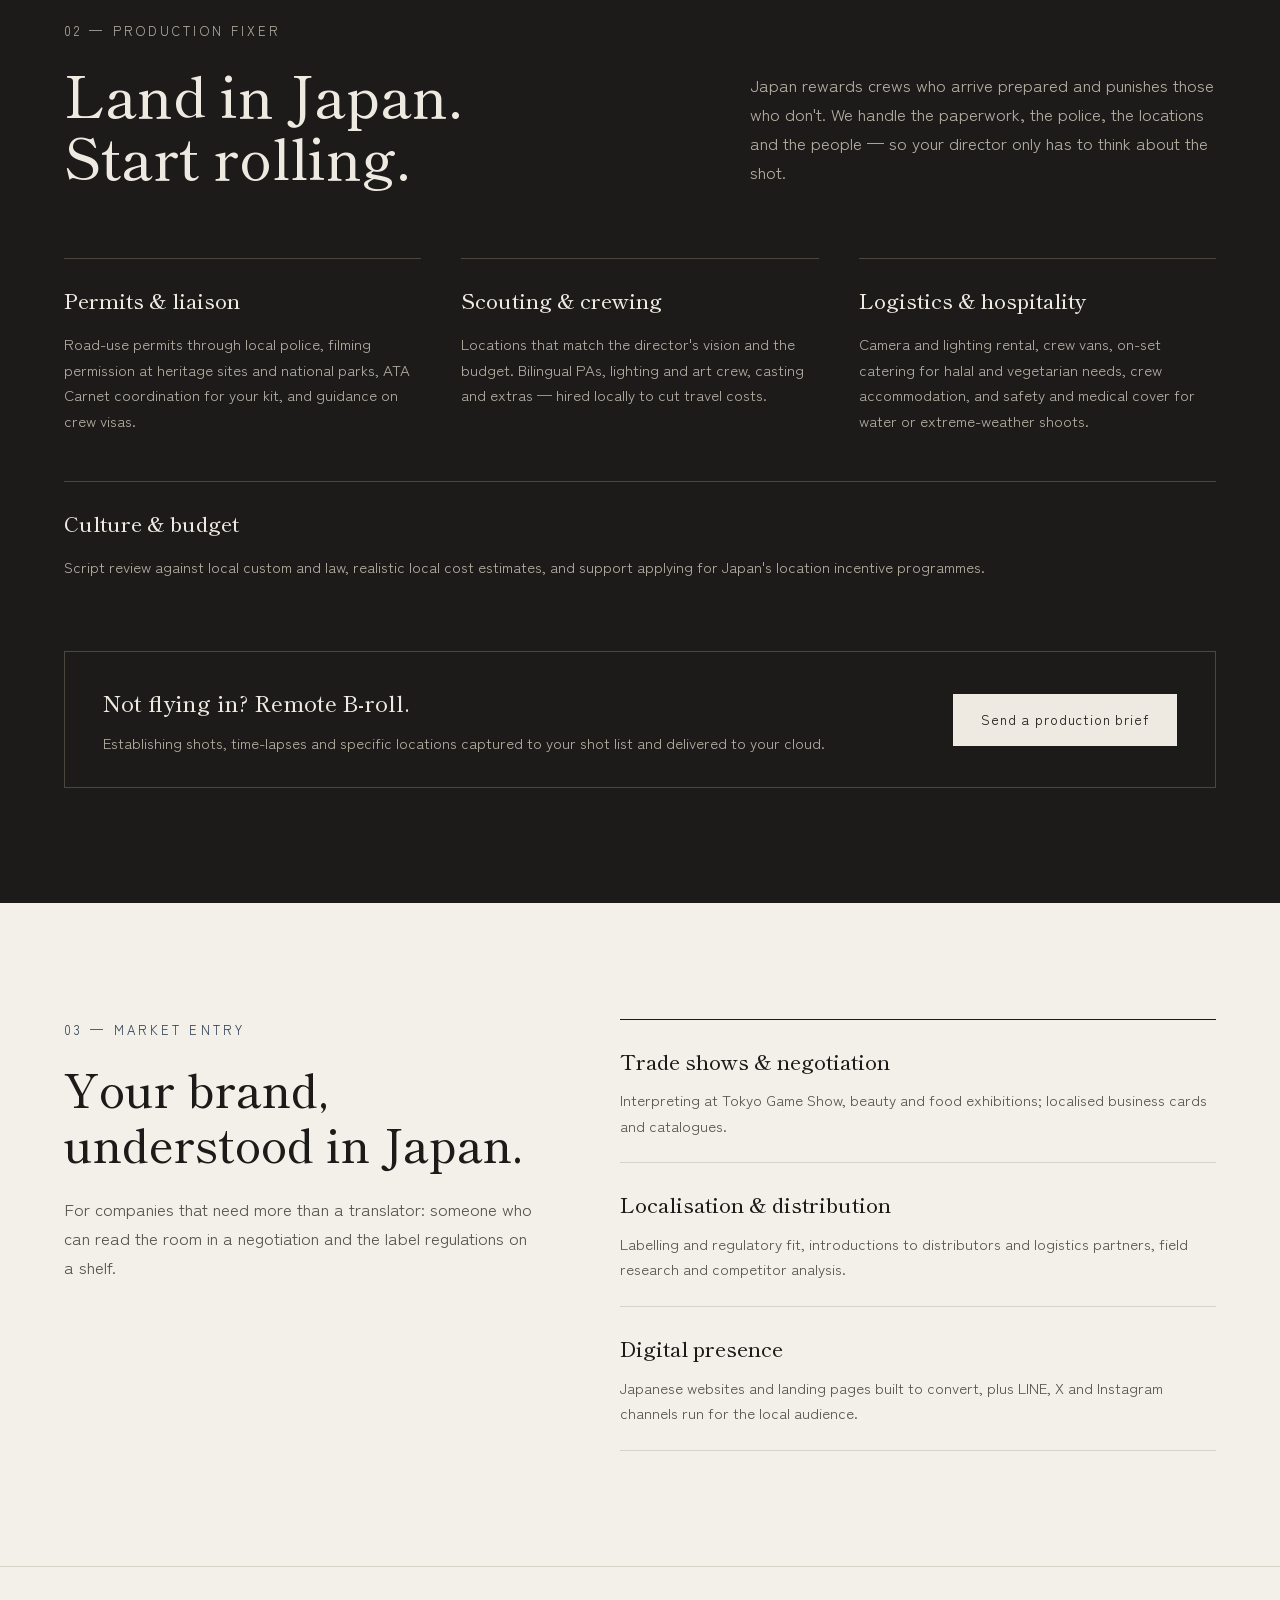
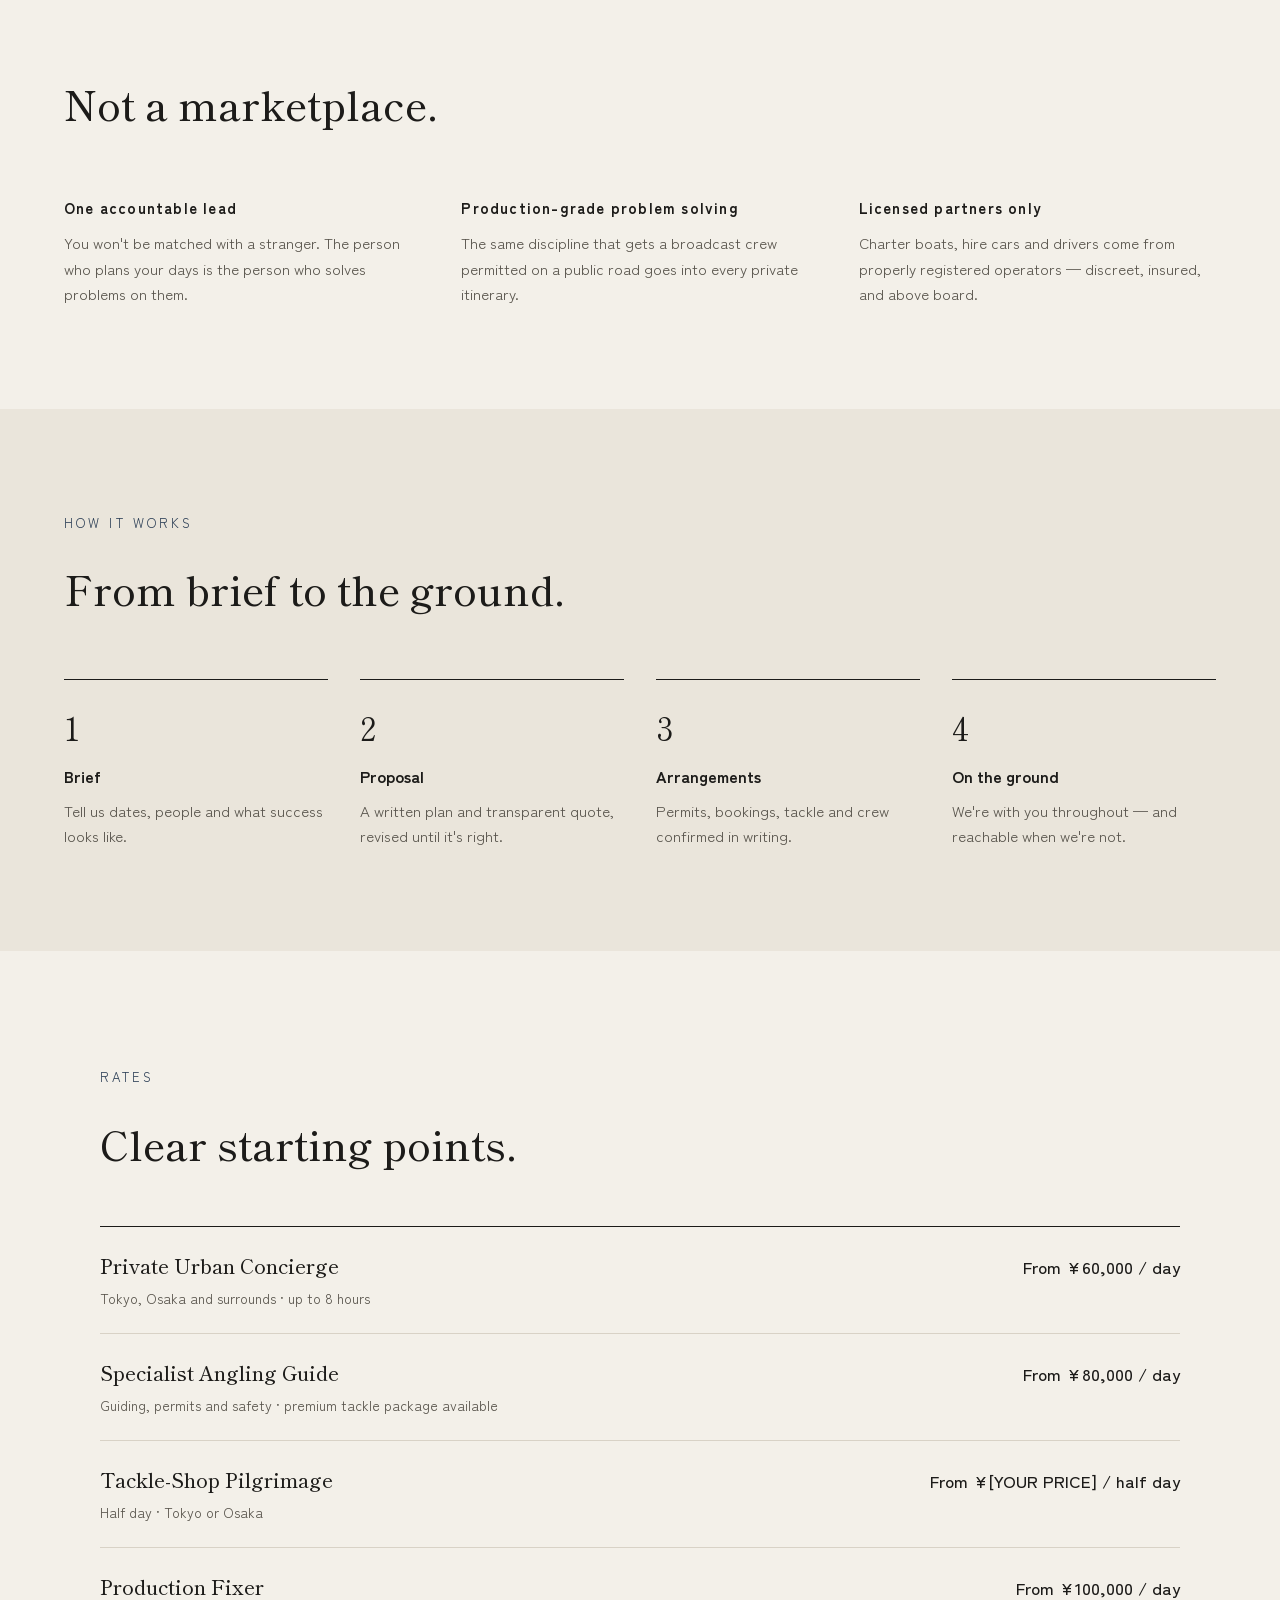
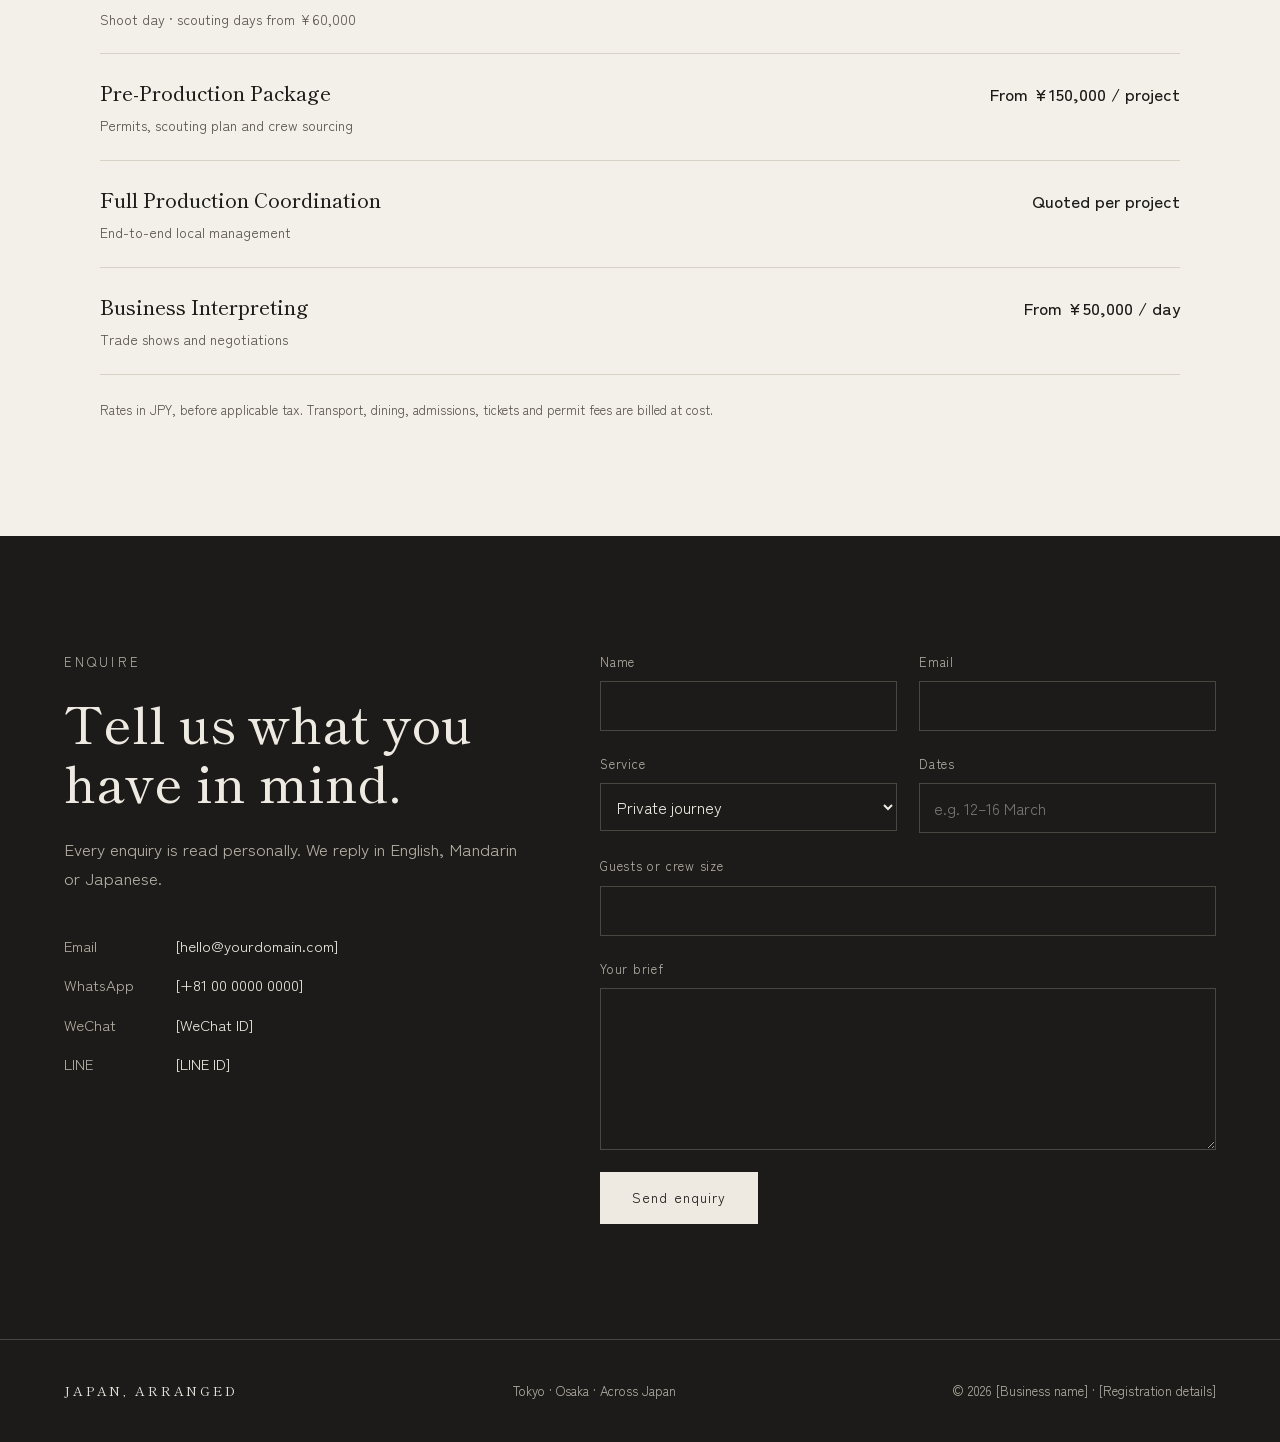
==== commit ad43cb08: "Add Traditional Chinese, Simplified Chinese and Japanese pages Language switcher (EN / 繁中 / 简中 / 日本語" ====
--- a/index.html
+++ b/index.html
@@ -1,16 +1,17 @@
-<!doctype html>
+<!DOCTYPE html>
+
 <html lang="en">
 <head>
-<meta charset="utf-8">
+<meta charset="utf-8"/>
 <title>Japan, Arranged — Home</title>
-<meta name="viewport" content="width=device-width, initial-scale=1">
-<meta name="description" content="Private guiding, specialist fishing and production fixing in Japan. Bilingual concierge and fixer services for discerning travellers and international film crews.">
-<meta property="og:title" content="Japan, Arranged — Private Journeys &amp; Production Fixer">
-<meta property="og:description" content="Private guiding, specialist angling and production fixing across Japan.">
-<meta property="og:type" content="website">
-<link rel="icon" href="data:image/svg+xml,%3Csvg xmlns='http://www.w3.org/2000/svg' viewBox='0 0 32 32'%3E%3Crect width='32' height='32' fill='%231C1B19'/%3E%3Ctext x='16' y='22' font-family='serif' font-size='18' fill='%23F3F0E9' text-anchor='middle'%3EJ%3C/text%3E%3C/svg%3E">
-<link rel="preconnect" href="https://fonts.googleapis.com">
-<link href="https://fonts.googleapis.com/css2?family=Shippori+Mincho:wght@400;500;600&amp;family=Zen+Kaku+Gothic+New:wght@400;500;700&amp;display=swap" rel="stylesheet">
+<meta content="width=device-width, initial-scale=1" name="viewport"/>
+<meta content="Private guiding, specialist fishing and production fixing in Japan. Bilingual concierge and fixer services for discerning travellers and international film crews." name="description"/>
+<meta content="Japan, Arranged — Private Journeys &amp; Production Fixer" property="og:title"/>
+<meta content="Private guiding, specialist angling and production fixing across Japan." property="og:description"/>
+<meta content="website" property="og:type"/>
+<link href="data:image/svg+xml,%3Csvg xmlns='http://www.w3.org/2000/svg' viewBox='0 0 32 32'%3E%3Crect width='32' height='32' fill='%231C1B19'/%3E%3Ctext x='16' y='22' font-family='serif' font-size='18' fill='%23F3F0E9' text-anchor='middle'%3EJ%3C/text%3E%3C/svg%3E" rel="icon"/>
+<link href="https://fonts.googleapis.com" rel="preconnect"/>
+<link href="https://fonts.googleapis.com/css2?family=Shippori+Mincho:wght@400;500;600&amp;family=Zen+Kaku+Gothic+New:wght@400;500;700&amp;display=swap" rel="stylesheet"/>
 <style>
 html{scroll-behavior:smooth}
 body{margin:0;background:#F3F0E9}
@@ -18,10 +19,15 @@
 input:focus,select:focus,textarea:focus{outline:2px solid #2E4057;outline-offset:2px}
 .hp{position:absolute;left:-9999px}
 </style>
+<link href="https://tsao1989-rgb.github.io/" hreflang="en" rel="alternate"/>
+<link href="https://tsao1989-rgb.github.io/zh-hant/" hreflang="zh-Hant" rel="alternate"/>
+<link href="https://tsao1989-rgb.github.io/zh-hans/" hreflang="zh-Hans" rel="alternate"/>
+<link href="https://tsao1989-rgb.github.io/ja/" hreflang="ja" rel="alternate"/>
+<link href="https://tsao1989-rgb.github.io/" hreflang="x-default" rel="alternate"/>
+<link href="https://tsao1989-rgb.github.io/" rel="canonical"/>
 </head>
 <body>
 <div style="background: #F3F0E9; color: #1C1B19; font-family: 'Zen Kaku Gothic New', system-ui, sans-serif; font-size: 16px; line-height: 1.7">
-
 <header style="display: flex; flex-wrap: wrap; align-items: center; justify-content: space-between; gap: 16px 32px; padding: 22px clamp(20px, 5vw, 72px); border-bottom: 1px solid #D8D2C6">
 <a href="#top" style="font-family: 'Shippori Mincho', serif; font-size: 17px; letter-spacing: 0.22em; text-decoration: none; font-weight: 600">JAPAN, ARRANGED</a>
 <nav aria-label="Main" style="display: flex; flex-wrap: wrap; gap: 8px 28px; font-size: 14px; letter-spacing: 0.04em">
@@ -31,20 +37,19 @@
 <a href="#rates" style="text-decoration: none">Rates</a>
 </nav>
 <div style="display: flex; align-items: center; gap: 20px; font-size: 13px">
-<div style="display: flex; gap: 12px; letter-spacing: 0.06em">
-<a href="#" style="text-decoration: none; font-weight: 700" aria-current="true">EN</a>
-<a href="#" style="text-decoration: none; color: #57534B" lang="zh-Hant">繁中</a>
-<a href="#" style="text-decoration: none; color: #57534B" lang="ja">日本語</a>
+<div style="display: flex; gap: 12px; letter-spacing: 0.06em"><a aria-current="page" href="/" hreflang="en" lang="en" style="text-decoration: none; font-weight: 700">EN</a>
+<a href="/zh-hant/" hreflang="zh-Hant" lang="zh-Hant" style="text-decoration: none; color: #57534B">繁中</a>
+<a href="/zh-hans/" hreflang="zh-Hans" lang="zh-Hans" style="text-decoration: none; color: #57534B">简中</a>
+<a href="/ja/" hreflang="ja" lang="ja" style="text-decoration: none; color: #57534B">日本語</a>
 </div>
 <a href="#enquire" style="display: inline-flex; align-items: center; min-height: 44px; padding: 0 22px; border: 1px solid #1C1B19; text-decoration: none; letter-spacing: 0.08em; font-size: 13px">ENQUIRE</a>
 </div>
 </header>
-
 <section id="top" style="padding: clamp(56px, 8vw, 120px) clamp(20px, 5vw, 72px)">
 <div style="max-width: 1280px; margin: 0 auto; display: flex; flex-wrap: wrap; gap: 48px 72px; align-items: flex-end">
 <div style="flex: 1 1 520px; min-width: 0">
 <p style="margin: 0 0 28px; font-size: 13px; letter-spacing: 0.24em; color: #2E4057">TOKYO · OSAKA · ACROSS JAPAN</p>
-<h1 style="margin: 0; font-family: 'Shippori Mincho', serif; font-weight: 500; font-size: clamp(44px, 6.2vw, 92px); line-height: 1.04; letter-spacing: -0.01em">Japan,<br>arranged.</h1>
+<h1 style="margin: 0; font-family: 'Shippori Mincho', serif; font-weight: 500; font-size: clamp(44px, 6.2vw, 92px); line-height: 1.04; letter-spacing: -0.01em">Japan,<br/>arranged.</h1>
 <p style="margin: 36px 0 0; max-width: 34em; font-size: 18px; color: #57534B">Private guiding, specialist angling and production fixing — handled by one bilingual team that secures permits for international broadcasters and builds private itineraries for guests who expect nothing to go wrong.</p>
 <div style="display: flex; flex-wrap: wrap; gap: 14px; margin-top: 44px">
 <a href="#journeys" style="display: inline-flex; align-items: center; min-height: 52px; padding: 0 28px; background: #1C1B19; color: #F3F0E9; text-decoration: none; font-size: 14px; letter-spacing: 0.06em">Plan a private journey</a>
@@ -56,7 +61,6 @@
 </div>
 </div>
 </section>
-
 <section aria-label="Selected work" style="padding: 32px clamp(20px, 5vw, 72px); border-top: 1px solid #D8D2C6; border-bottom: 1px solid #D8D2C6">
 <div style="max-width: 1280px; margin: 0 auto; display: flex; flex-wrap: wrap; gap: 20px 56px; align-items: baseline">
 <p style="margin: 0; font-size: 12px; letter-spacing: 0.24em; color: #57534B">SELECTED WORK</p>
@@ -66,7 +70,6 @@
 <p style="margin: 0; font-size: 14px; color: #57534B; letter-spacing: 0.04em">Working in Japanese · Mandarin · English</p>
 </div>
 </section>
-
 <section aria-labelledby="what-h" style="padding: clamp(72px, 9vw, 136px) clamp(20px, 5vw, 72px)">
 <div style="max-width: 1280px; margin: 0 auto">
 <p style="margin: 0 0 20px; font-size: 13px; letter-spacing: 0.24em; color: #2E4057">WHAT WE DO</p>
@@ -108,8 +111,7 @@
 </div>
 </div>
 </section>
-
-<section id="journeys" aria-labelledby="journeys-h" style="padding: clamp(72px, 9vw, 136px) clamp(20px, 5vw, 72px); background: #EAE5DB">
+<section aria-labelledby="journeys-h" id="journeys" style="padding: clamp(72px, 9vw, 136px) clamp(20px, 5vw, 72px); background: #EAE5DB">
 <div style="max-width: 1280px; margin: 0 auto; display: flex; flex-wrap: wrap; gap: 56px 80px; align-items: flex-start">
 <div style="flex: 1 1 380px; min-width: 0; aspect-ratio: 3 / 4; background: #DCD5C7; display: flex; align-items: flex-end; padding: 20px; box-sizing: border-box">
 <p style="margin: 0; font-size: 12px; letter-spacing: 0.08em; color: #57534B">[PHOTO — light-game rod over harbour lights at dusk, close detail of reel]</p>
@@ -151,12 +153,11 @@
 </div>
 </div>
 </section>
-
-<section id="production" aria-labelledby="production-h" style="padding: clamp(72px, 9vw, 136px) clamp(20px, 5vw, 72px); background: #1C1B19; color: #EEEAE2">
+<section aria-labelledby="production-h" id="production" style="padding: clamp(72px, 9vw, 136px) clamp(20px, 5vw, 72px); background: #1C1B19; color: #EEEAE2">
 <div style="max-width: 1280px; margin: 0 auto">
 <p style="margin: 0 0 20px; font-size: 13px; letter-spacing: 0.24em; color: #B5AFA4">02 — PRODUCTION FIXER</p>
 <div style="display: flex; flex-wrap: wrap; gap: 32px 80px; align-items: flex-end; margin-bottom: 72px">
-<h2 id="production-h" style="flex: 1 1 520px; min-width: 0; margin: 0; font-family: 'Shippori Mincho', serif; font-weight: 500; font-size: clamp(34px, 4.4vw, 64px); line-height: 1.1">Land in Japan.<br>Start rolling.</h2>
+<h2 id="production-h" style="flex: 1 1 520px; min-width: 0; margin: 0; font-family: 'Shippori Mincho', serif; font-weight: 500; font-size: clamp(34px, 4.4vw, 64px); line-height: 1.1">Land in Japan.<br/>Start rolling.</h2>
 <p style="flex: 1 1 380px; min-width: 0; margin: 0; font-size: 17px; color: #B5AFA4">Japan rewards crews who arrive prepared and punishes those who don't. We handle the paperwork, the police, the locations and the people — so your director only has to think about the shot.</p>
 </div>
 <div style="display: flex; flex-wrap: wrap; gap: 48px 40px">
@@ -186,8 +187,7 @@
 </div>
 </div>
 </section>
-
-<section id="business" aria-labelledby="business-h" style="padding: clamp(72px, 9vw, 136px) clamp(20px, 5vw, 72px)">
+<section aria-labelledby="business-h" id="business" style="padding: clamp(72px, 9vw, 136px) clamp(20px, 5vw, 72px)">
 <div style="max-width: 1280px; margin: 0 auto; display: flex; flex-wrap: wrap; gap: 48px 80px">
 <div style="flex: 1 1 400px; min-width: 0">
 <p style="margin: 0 0 20px; font-size: 13px; letter-spacing: 0.24em; color: #2E4057">03 — MARKET ENTRY</p>
@@ -210,7 +210,6 @@
 </div>
 </div>
 </section>
-
 <section aria-labelledby="why-h" style="padding: clamp(64px, 8vw, 112px) clamp(20px, 5vw, 72px); border-top: 1px solid #D8D2C6">
 <div style="max-width: 1280px; margin: 0 auto">
 <h2 id="why-h" style="margin: 0 0 56px; font-family: 'Shippori Mincho', serif; font-weight: 500; font-size: clamp(28px, 3.2vw, 42px)">Not a marketplace.</h2>
@@ -230,7 +229,6 @@
 </div>
 </div>
 </section>
-
 <section aria-labelledby="process-h" style="padding: clamp(64px, 8vw, 112px) clamp(20px, 5vw, 72px); background: #EAE5DB">
 <div style="max-width: 1280px; margin: 0 auto">
 <p style="margin: 0 0 20px; font-size: 13px; letter-spacing: 0.24em; color: #2E4057">HOW IT WORKS</p>
@@ -259,8 +257,7 @@
 </ol>
 </div>
 </section>
-
-<section id="rates" aria-labelledby="rates-h" style="padding: clamp(72px, 9vw, 136px) clamp(20px, 5vw, 72px)">
+<section aria-labelledby="rates-h" id="rates" style="padding: clamp(72px, 9vw, 136px) clamp(20px, 5vw, 72px)">
 <div style="max-width: 1080px; margin: 0 auto">
 <p style="margin: 0 0 20px; font-size: 13px; letter-spacing: 0.24em; color: #2E4057">RATES</p>
 <h2 id="rates-h" style="margin: 0 0 48px; font-family: 'Shippori Mincho', serif; font-weight: 500; font-size: clamp(28px, 3.2vw, 42px)">Clear starting points.</h2>
@@ -297,8 +294,7 @@
 <p style="margin: 24px 0 0; font-size: 13px; color: #57534B">Rates in JPY, before applicable tax. Transport, dining, admissions, tickets and permit fees are billed at cost.</p>
 </div>
 </section>
-
-<section id="enquire" aria-labelledby="enquire-h" style="padding: clamp(72px, 9vw, 136px) clamp(20px, 5vw, 72px); background: #1C1B19; color: #EEEAE2">
+<section aria-labelledby="enquire-h" id="enquire" style="padding: clamp(72px, 9vw, 136px) clamp(20px, 5vw, 72px); background: #1C1B19; color: #EEEAE2">
 <div style="max-width: 1280px; margin: 0 auto; display: flex; flex-wrap: wrap; gap: 56px 80px">
 <div style="flex: 1 1 360px; min-width: 0">
 <p style="margin: 0 0 20px; font-size: 13px; letter-spacing: 0.24em; color: #B5AFA4">ENQUIRE</p>
@@ -312,24 +308,23 @@
 </dl>
 </div>
 <form action="https://formsubmit.co/tsao1989@gmail.com" method="POST" style="flex: 1 1 520px; min-width: 0; display: flex; flex-direction: column; gap: 22px">
-<input type="hidden" name="_subject" value="New enquiry — Japan, Arranged">
-<input type="hidden" name="_template" value="table">
-<input type="text" name="_honey" class="hp" tabindex="-1" autocomplete="off" aria-hidden="true">
+<input name="_subject" type="hidden" value="New enquiry — Japan, Arranged"/>
+<input name="_template" type="hidden" value="table"/>
+<input aria-hidden="true" autocomplete="off" class="hp" name="_honey" tabindex="-1" type="text"/>
 <div style="display: flex; flex-wrap: wrap; gap: 22px">
-<div style="flex: 1 1 220px; min-width: 0; display: flex; flex-direction: column; gap: 8px"><label for="f-name" style="font-size: 13px; letter-spacing: 0.06em; color: #B5AFA4">Name</label><input id="f-name" name="name" required type="text" autocomplete="name" style="min-height: 48px; padding: 0 14px; background: transparent; border: 1px solid #4A4741; color: #EEEAE2; font: inherit"></div>
-<div style="flex: 1 1 220px; min-width: 0; display: flex; flex-direction: column; gap: 8px"><label for="f-email" style="font-size: 13px; letter-spacing: 0.06em; color: #B5AFA4">Email</label><input id="f-email" name="email" required type="email" autocomplete="email" style="min-height: 48px; padding: 0 14px; background: transparent; border: 1px solid #4A4741; color: #EEEAE2; font: inherit"></div>
+<div style="flex: 1 1 220px; min-width: 0; display: flex; flex-direction: column; gap: 8px"><label for="f-name" style="font-size: 13px; letter-spacing: 0.06em; color: #B5AFA4">Name</label><input autocomplete="name" id="f-name" name="name" required="" style="min-height: 48px; padding: 0 14px; background: transparent; border: 1px solid #4A4741; color: #EEEAE2; font: inherit" type="text"/></div>
+<div style="flex: 1 1 220px; min-width: 0; display: flex; flex-direction: column; gap: 8px"><label for="f-email" style="font-size: 13px; letter-spacing: 0.06em; color: #B5AFA4">Email</label><input autocomplete="email" id="f-email" name="email" required="" style="min-height: 48px; padding: 0 14px; background: transparent; border: 1px solid #4A4741; color: #EEEAE2; font: inherit" type="email"/></div>
 </div>
 <div style="display: flex; flex-wrap: wrap; gap: 22px">
 <div style="flex: 1 1 220px; min-width: 0; display: flex; flex-direction: column; gap: 8px"><label for="f-service" style="font-size: 13px; letter-spacing: 0.06em; color: #B5AFA4">Service</label><select id="f-service" name="service" style="min-height: 48px; padding: 0 12px; background: #1C1B19; border: 1px solid #4A4741; color: #EEEAE2; font: inherit"><option>Private journey</option><option>Fishing &amp; outdoor</option><option>Production fixer</option><option>Remote B-roll</option><option>Market entry</option></select></div>
-<div style="flex: 1 1 220px; min-width: 0; display: flex; flex-direction: column; gap: 8px"><label for="f-dates" style="font-size: 13px; letter-spacing: 0.06em; color: #B5AFA4">Dates</label><input id="f-dates" name="dates" type="text" placeholder="e.g. 12–16 March" style="min-height: 48px; padding: 0 14px; background: transparent; border: 1px solid #4A4741; color: #EEEAE2; font: inherit"></div>
-</div>
-<div style="display: flex; flex-direction: column; gap: 8px"><label for="f-size" style="font-size: 13px; letter-spacing: 0.06em; color: #B5AFA4">Guests or crew size</label><input id="f-size" name="group_size" type="text" style="min-height: 48px; padding: 0 14px; background: transparent; border: 1px solid #4A4741; color: #EEEAE2; font: inherit"></div>
-<div style="display: flex; flex-direction: column; gap: 8px"><label for="f-msg" style="font-size: 13px; letter-spacing: 0.06em; color: #B5AFA4">Your brief</label><textarea id="f-msg" name="message" required rows="5" style="padding: 12px 14px; background: transparent; border: 1px solid #4A4741; color: #EEEAE2; font: inherit; resize: vertical"></textarea></div>
-<button type="submit" style="align-self: flex-start; min-height: 52px; padding: 0 32px; background: #EEEAE2; color: #1C1B19; border: 0; font: inherit; font-size: 14px; letter-spacing: 0.08em; cursor: pointer">Send enquiry</button>
+<div style="flex: 1 1 220px; min-width: 0; display: flex; flex-direction: column; gap: 8px"><label for="f-dates" style="font-size: 13px; letter-spacing: 0.06em; color: #B5AFA4">Dates</label><input id="f-dates" name="dates" placeholder="e.g. 12–16 March" style="min-height: 48px; padding: 0 14px; background: transparent; border: 1px solid #4A4741; color: #EEEAE2; font: inherit" type="text"/></div>
+</div>
+<div style="display: flex; flex-direction: column; gap: 8px"><label for="f-size" style="font-size: 13px; letter-spacing: 0.06em; color: #B5AFA4">Guests or crew size</label><input id="f-size" name="group_size" style="min-height: 48px; padding: 0 14px; background: transparent; border: 1px solid #4A4741; color: #EEEAE2; font: inherit" type="text"/></div>
+<div style="display: flex; flex-direction: column; gap: 8px"><label for="f-msg" style="font-size: 13px; letter-spacing: 0.06em; color: #B5AFA4">Your brief</label><textarea id="f-msg" name="message" required="" rows="5" style="padding: 12px 14px; background: transparent; border: 1px solid #4A4741; color: #EEEAE2; font: inherit; resize: vertical"></textarea></div>
+<button style="align-self: flex-start; min-height: 52px; padding: 0 32px; background: #EEEAE2; color: #1C1B19; border: 0; font: inherit; font-size: 14px; letter-spacing: 0.08em; cursor: pointer" type="submit">Send enquiry</button>
 </form>
 </div>
 </section>
-
 <footer style="padding: 40px clamp(20px, 5vw, 72px); background: #1C1B19; color: #B5AFA4; border-top: 1px solid #4A4741">
 <div style="max-width: 1280px; margin: 0 auto; display: flex; flex-wrap: wrap; gap: 16px 40px; justify-content: space-between; font-size: 13px">
 <p style="margin: 0; font-family: 'Shippori Mincho', serif; letter-spacing: 0.22em; color: #EEEAE2">JAPAN, ARRANGED</p>
@@ -337,7 +332,6 @@
 <p style="margin: 0">© 2026 [Business name] · [Registration details]</p>
 </div>
 </footer>
-
 </div>
 </body>
 </html>
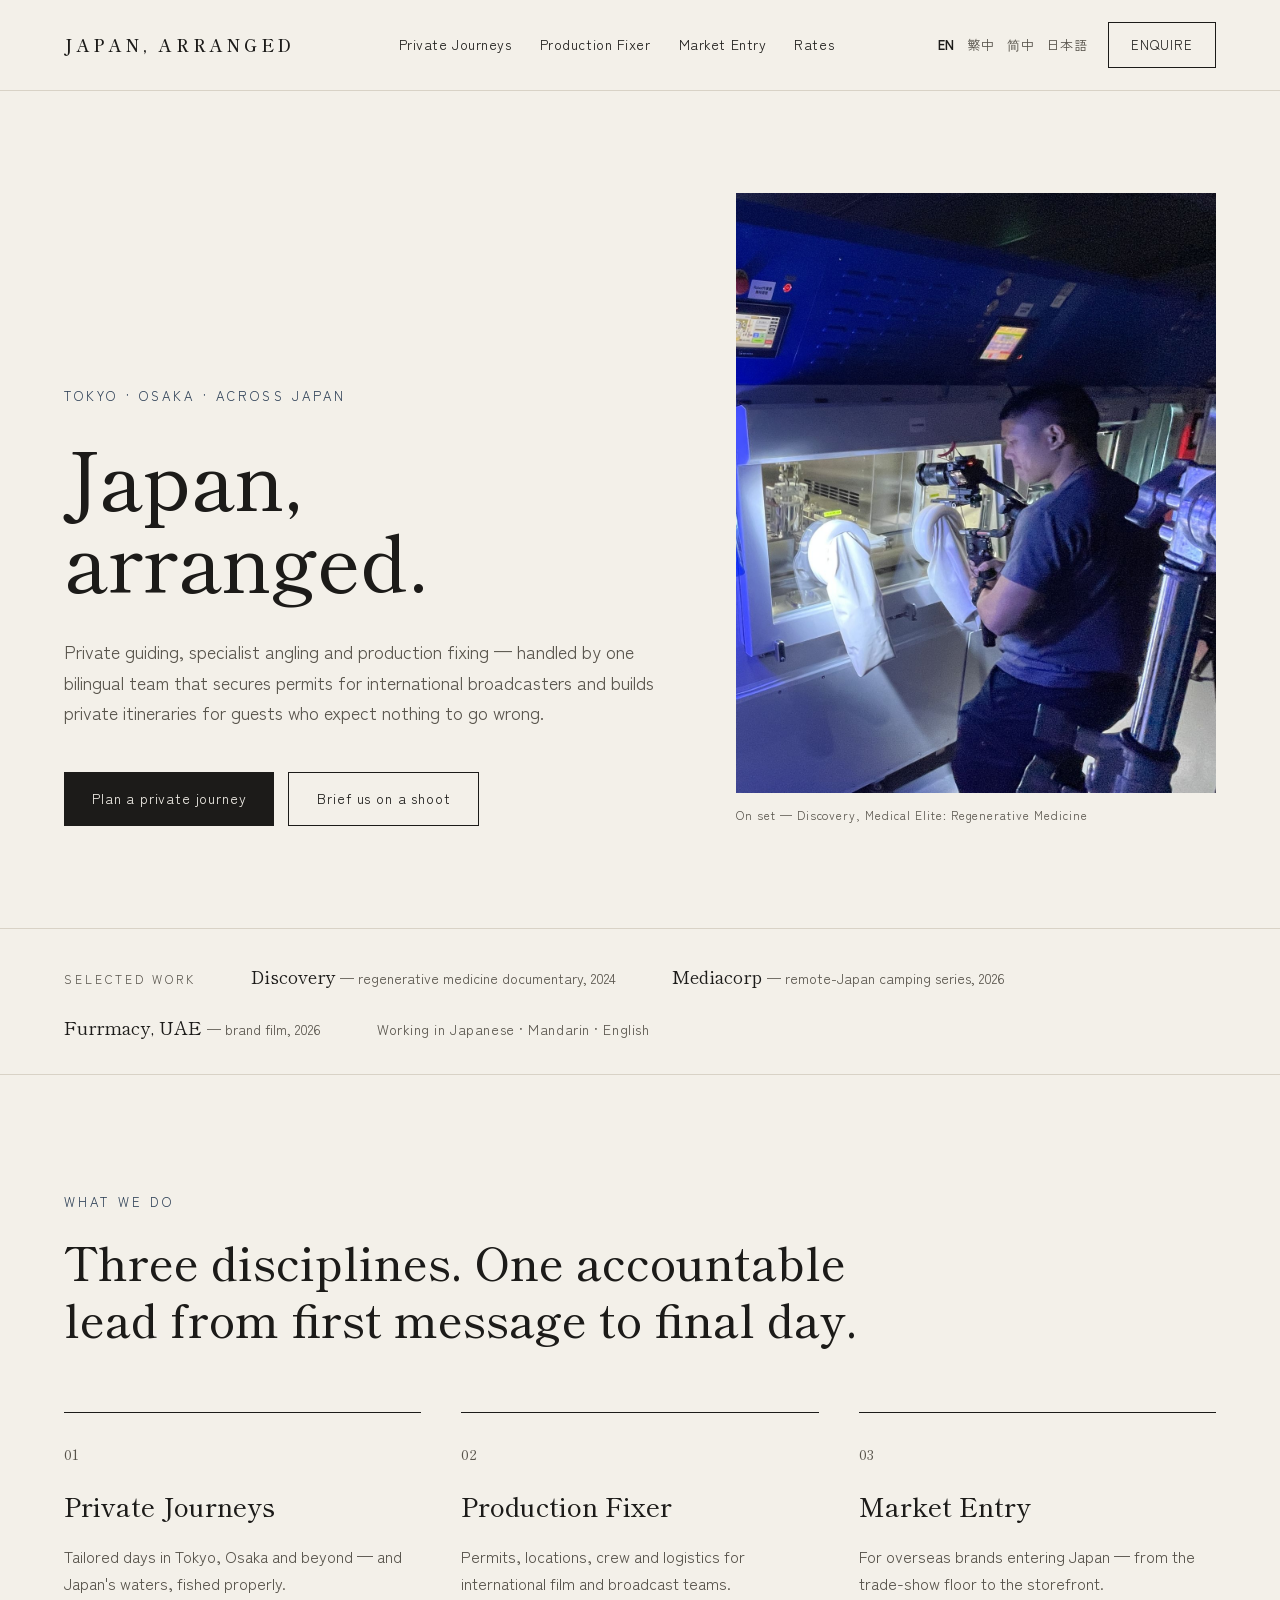
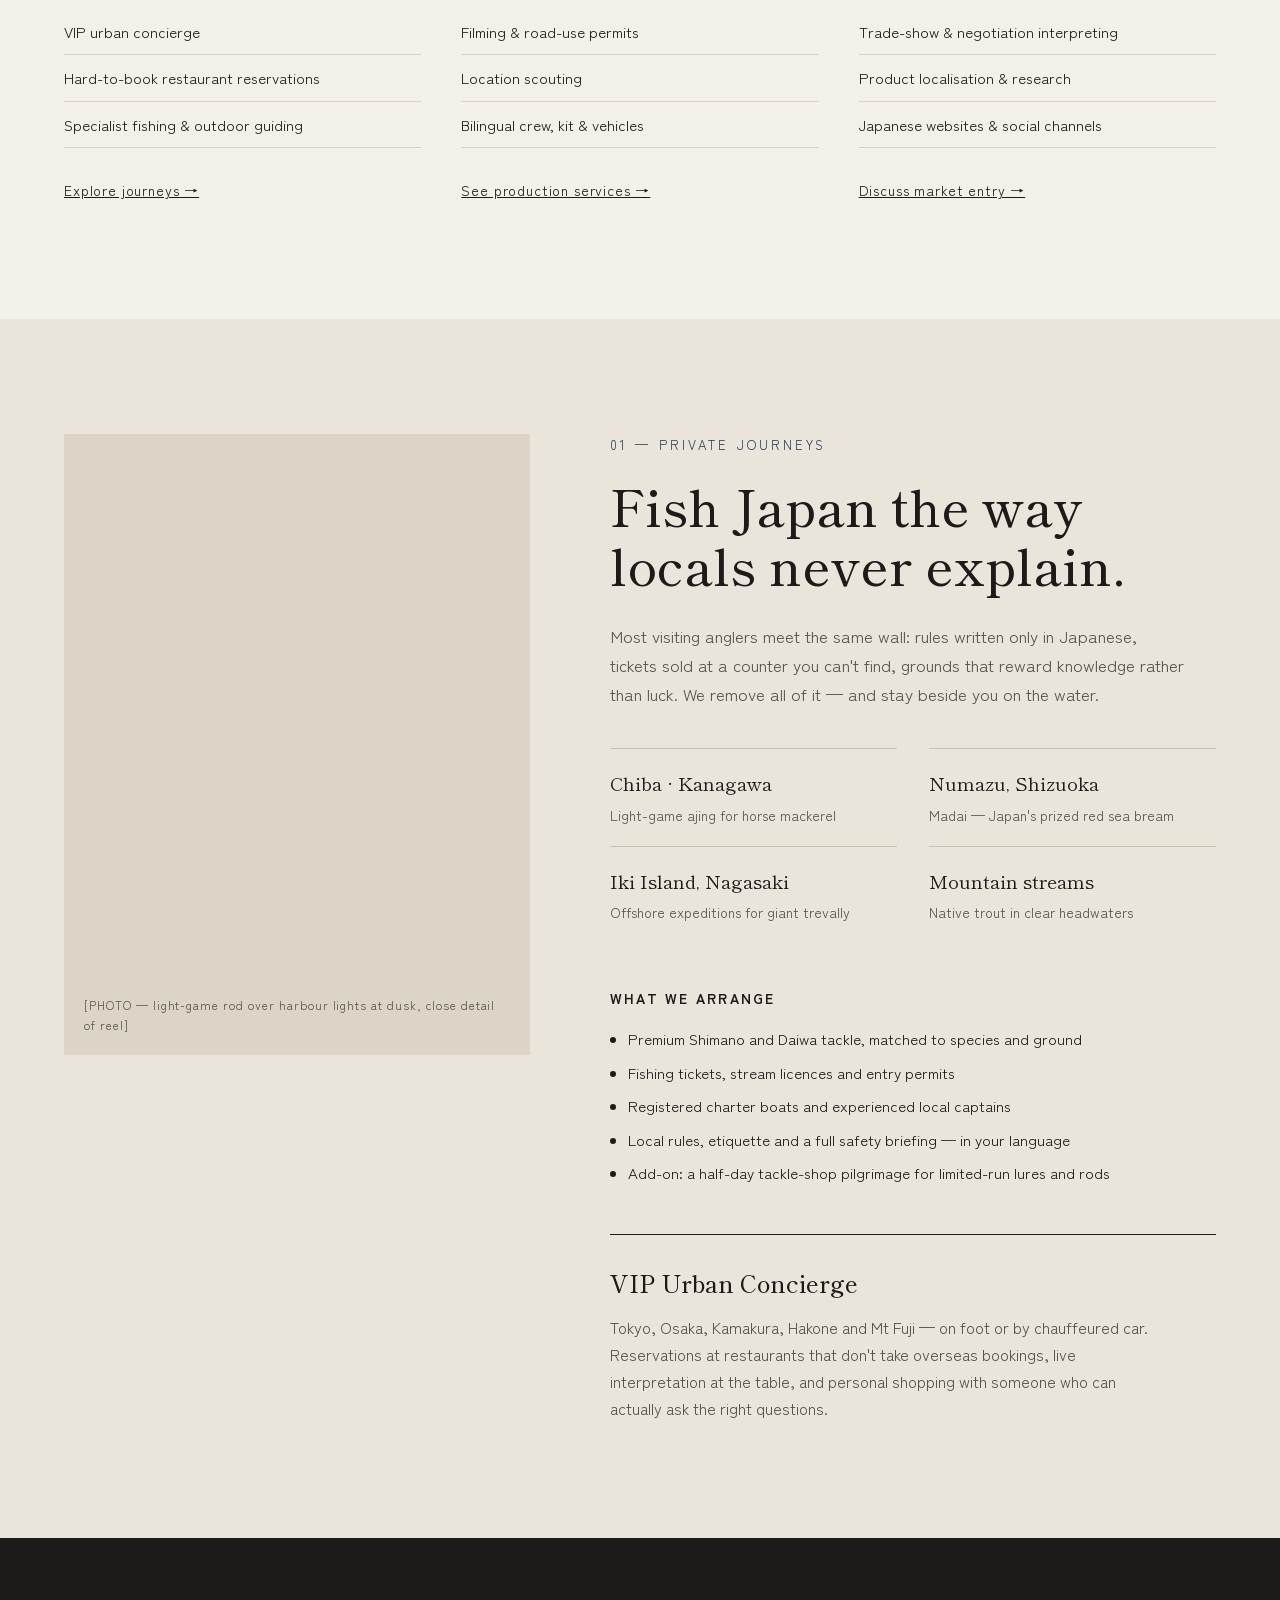
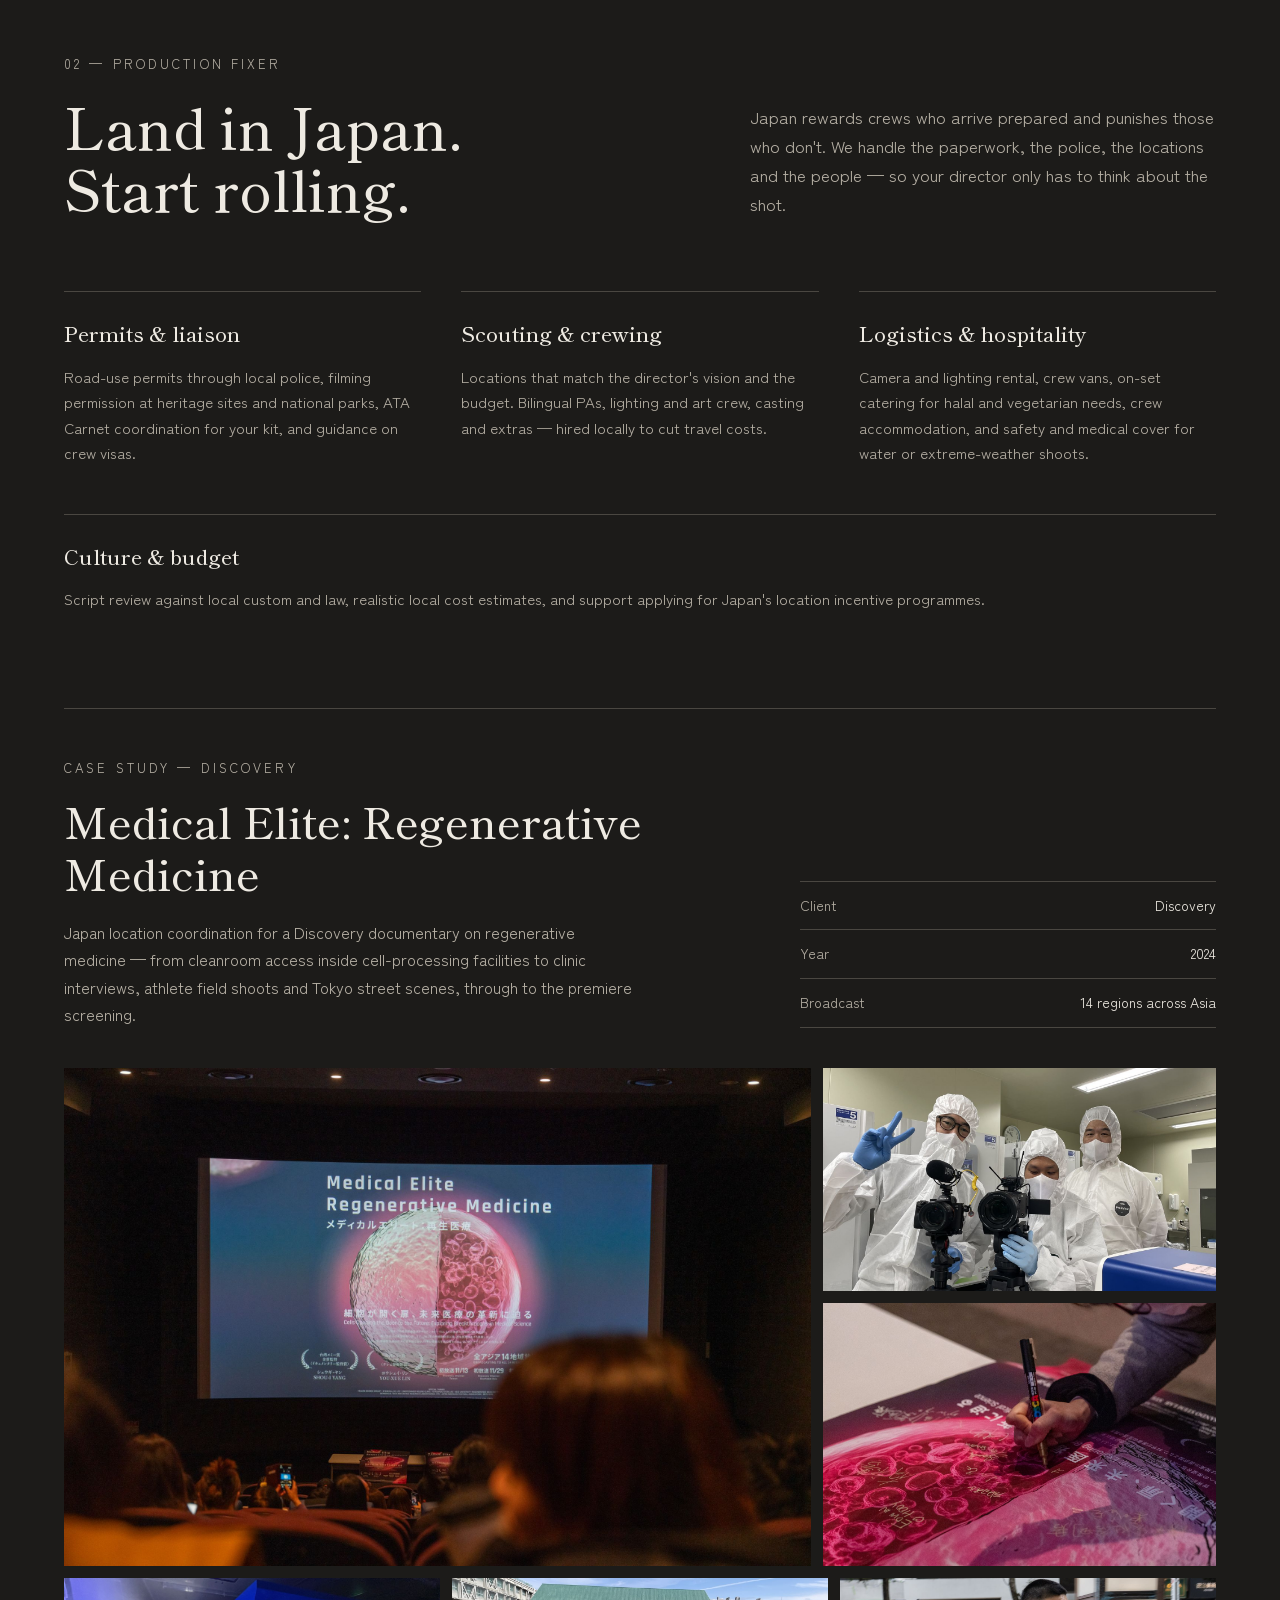
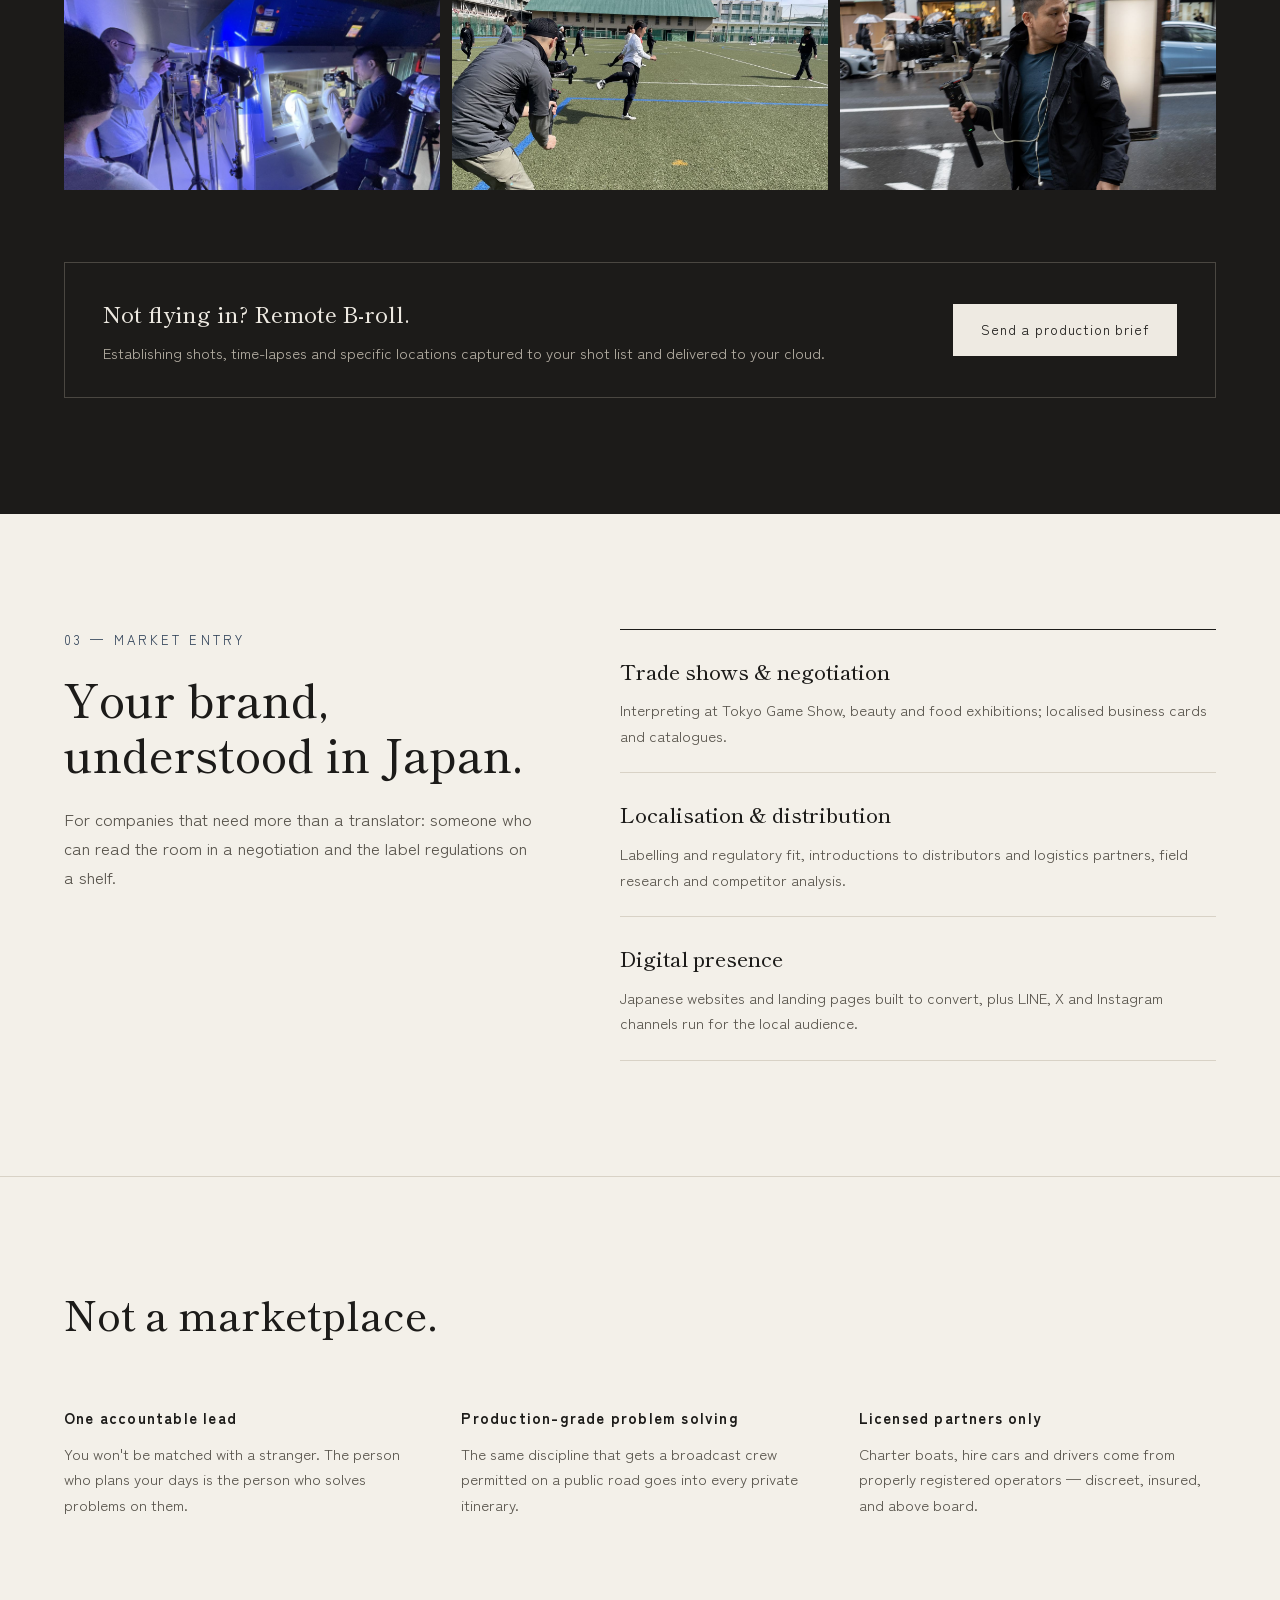
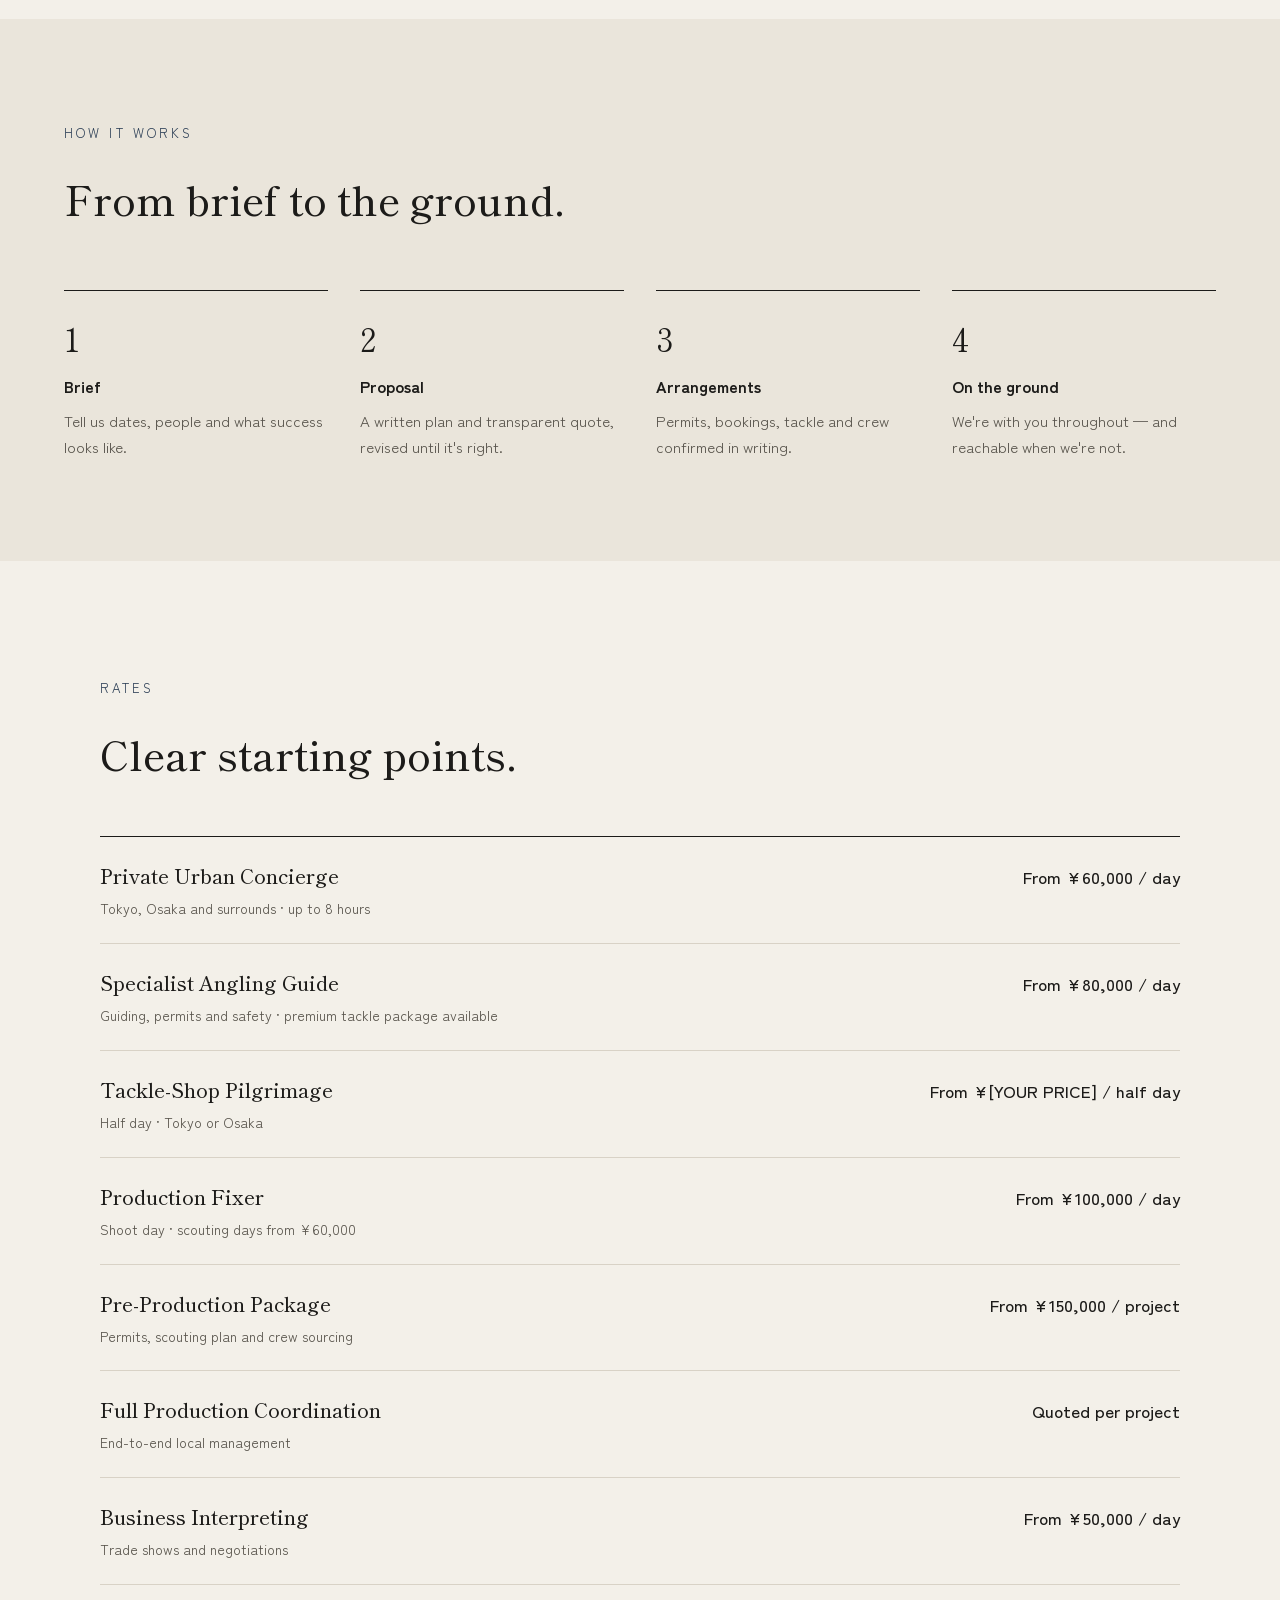
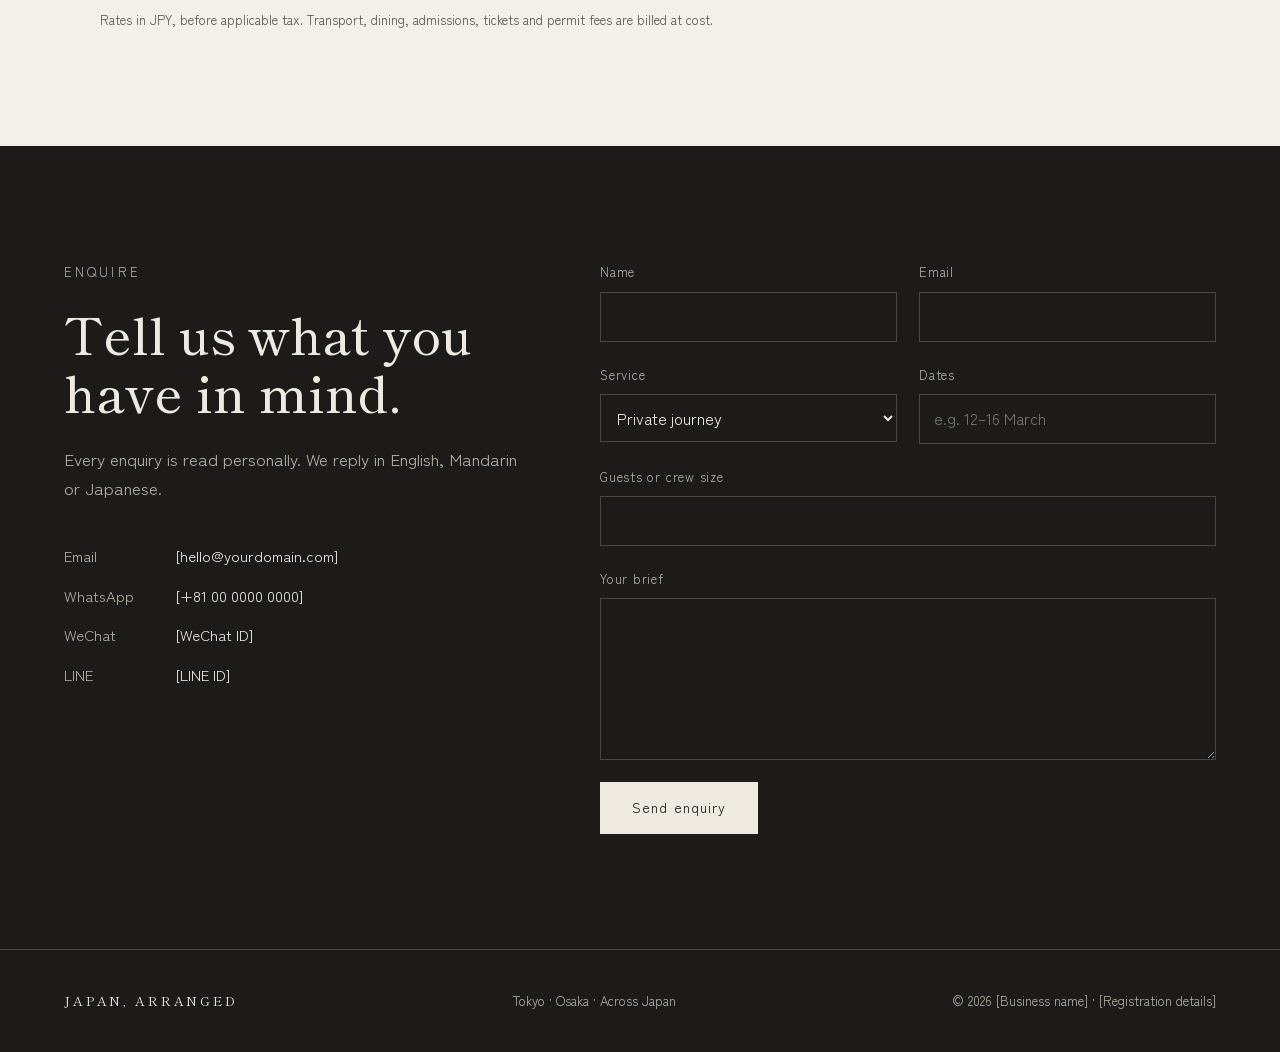
==== commit 723aeff1: "Add Discovery case study photos to all language pages Hero image from the cleanroom shoot and a case" ====
--- a/index.html
+++ b/index.html
@@ -56,9 +56,10 @@
 <a href="#production" style="display: inline-flex; align-items: center; min-height: 52px; padding: 0 28px; border: 1px solid #1C1B19; text-decoration: none; font-size: 14px; letter-spacing: 0.06em">Brief us on a shoot</a>
 </div>
 </div>
-<div style="flex: 1 1 400px; min-width: 0; aspect-ratio: 4 / 5; background: #E3DDD1; display: flex; align-items: flex-end; padding: 20px; box-sizing: border-box">
-<p style="margin: 0; font-size: 12px; letter-spacing: 0.08em; color: #57534B">[PHOTO — dawn on a quiet harbour, a lone angler and a camera crew silhouetted]</p>
-</div>
+<figure style="flex: 1 1 400px; min-width: 0; margin: 0">
+<img alt="Camera operator filming inside a regenerative-medicine cleanroom in Japan for Discovery" fetchpriority="high" height="1500" src="/assets/discovery/hero-cleanroom.jpg" style="display: block; width: 100%; height: auto; aspect-ratio: 4 / 5; object-fit: cover; background: #E3DDD1" width="1200"/>
+<figcaption style="margin-top: 12px; font-size: 12px; letter-spacing: 0.08em; color: #57534B">On set — Discovery, Medical Elite: Regenerative Medicine</figcaption>
+</figure>
 </div>
 </section>
 <section aria-label="Selected work" style="padding: 32px clamp(20px, 5vw, 72px); border-top: 1px solid #D8D2C6; border-bottom: 1px solid #D8D2C6">
@@ -178,6 +179,32 @@
 <p style="margin: 0; font-size: 15px; color: #B5AFA4">Script review against local custom and law, realistic local cost estimates, and support applying for Japan's location incentive programmes.</p>
 </div>
 </div>
+<article aria-labelledby="case-h" id="case-discovery" style="margin-top: 96px; border-top: 1px solid #4A4741; padding-top: 48px">
+<div style="display: flex; flex-wrap: wrap; gap: 32px 80px; align-items: flex-end; margin-bottom: 40px">
+<div style="flex: 1 1 520px; min-width: 0">
+<p style="margin: 0 0 16px; font-size: 13px; letter-spacing: 0.24em; color: #B5AFA4">CASE STUDY — DISCOVERY</p>
+<h3 id="case-h" style="margin: 0 0 20px; font-family: 'Shippori Mincho', serif; font-weight: 500; font-size: clamp(28px, 3.4vw, 44px); line-height: 1.2">Medical Elite: Regenerative Medicine</h3>
+<p style="margin: 0; font-size: 16px; color: #B5AFA4; max-width: 36em">Japan location coordination for a Discovery documentary on regenerative medicine — from cleanroom access inside cell-processing facilities to clinic interviews, athlete field shoots and Tokyo street scenes, through to the premiere screening.</p>
+</div>
+<dl style="flex: 1 1 280px; min-width: 0; margin: 0; display: flex; flex-direction: column; font-size: 14px">
+<div style="display: flex; justify-content: space-between; gap: 16px; border-top: 1px solid #4A4741; padding: 12px 0"><dt style="color: #B5AFA4">Client</dt><dd style="margin: 0">Discovery</dd></div>
+<div style="display: flex; justify-content: space-between; gap: 16px; border-top: 1px solid #4A4741; padding: 12px 0"><dt style="color: #B5AFA4">Year</dt><dd style="margin: 0">2024</dd></div>
+<div style="display: flex; justify-content: space-between; gap: 16px; border-top: 1px solid #4A4741; border-bottom: 1px solid #4A4741; padding: 12px 0"><dt style="color: #B5AFA4">Broadcast</dt><dd style="margin: 0">14 regions across Asia</dd></div>
+</dl>
+</div>
+<div style="display: flex; flex-wrap: wrap; gap: 12px">
+<figure style="flex: 2 1 560px; min-width: 0; margin: 0"><img alt="Premiere screening of Medical Elite: Regenerative Medicine in a Tokyo cinema" height="1334" loading="lazy" src="/assets/discovery/premiere-screening.jpg" style="display: block; width: 100%; height: 100%; min-height: 320px; object-fit: cover; background: #2A2825" width="2000"/></figure>
+<div style="flex: 1 1 300px; min-width: 0; display: flex; flex-direction: column; gap: 12px">
+<figure style="margin: 0; flex: 1 1 auto"><img alt="Film crew in cleanroom suits with cameras inside a cell-processing facility" height="788" loading="lazy" src="/assets/discovery/cleanroom-crew.jpg" style="display: block; width: 100%; height: 100%; min-height: 180px; object-fit: cover; background: #2A2825" width="1400"/></figure>
+<figure style="margin: 0; flex: 1 1 auto"><img alt="Signing the poster at the premiere" height="934" loading="lazy" src="/assets/discovery/premiere-poster.jpg" style="display: block; width: 100%; height: 100%; min-height: 180px; object-fit: cover; background: #2A2825" width="1400"/></figure>
+</div>
+</div>
+<div style="display: flex; flex-wrap: wrap; gap: 12px; margin-top: 12px">
+<figure style="flex: 1 1 300px; min-width: 0; margin: 0"><img alt="Lighting and camera setup beside cell-processing equipment" height="900" loading="lazy" src="/assets/discovery/cleanroom-lights.jpg" style="display: block; width: 100%; height: auto; aspect-ratio: 16 / 9; object-fit: cover; background: #2A2825" width="1600"/></figure>
+<figure style="flex: 1 1 300px; min-width: 0; margin: 0"><img alt="Filming athletes on a sports field in Japan" height="788" loading="lazy" src="/assets/discovery/field-shoot.jpg" style="display: block; width: 100%; height: auto; aspect-ratio: 16 / 9; object-fit: cover; background: #2A2825" width="1400"/></figure>
+<figure style="flex: 1 1 300px; min-width: 0; margin: 0"><img alt="Camera operator with a gimbal on a rainy Tokyo street" height="933" loading="lazy" src="/assets/discovery/tokyo-street-gimbal.jpg" style="display: block; width: 100%; height: auto; aspect-ratio: 16 / 9; object-fit: cover; background: #2A2825" width="1400"/></figure>
+</div>
+</article>
 <div style="margin-top: 72px; display: flex; flex-wrap: wrap; gap: 24px 48px; align-items: center; justify-content: space-between; border: 1px solid #4A4741; padding: 32px clamp(20px, 3vw, 40px)">
 <div style="flex: 1 1 420px; min-width: 0">
 <h3 style="margin: 0 0 8px; font-family: 'Shippori Mincho', serif; font-weight: 500; font-size: 22px">Not flying in? Remote B-roll.</h3>
